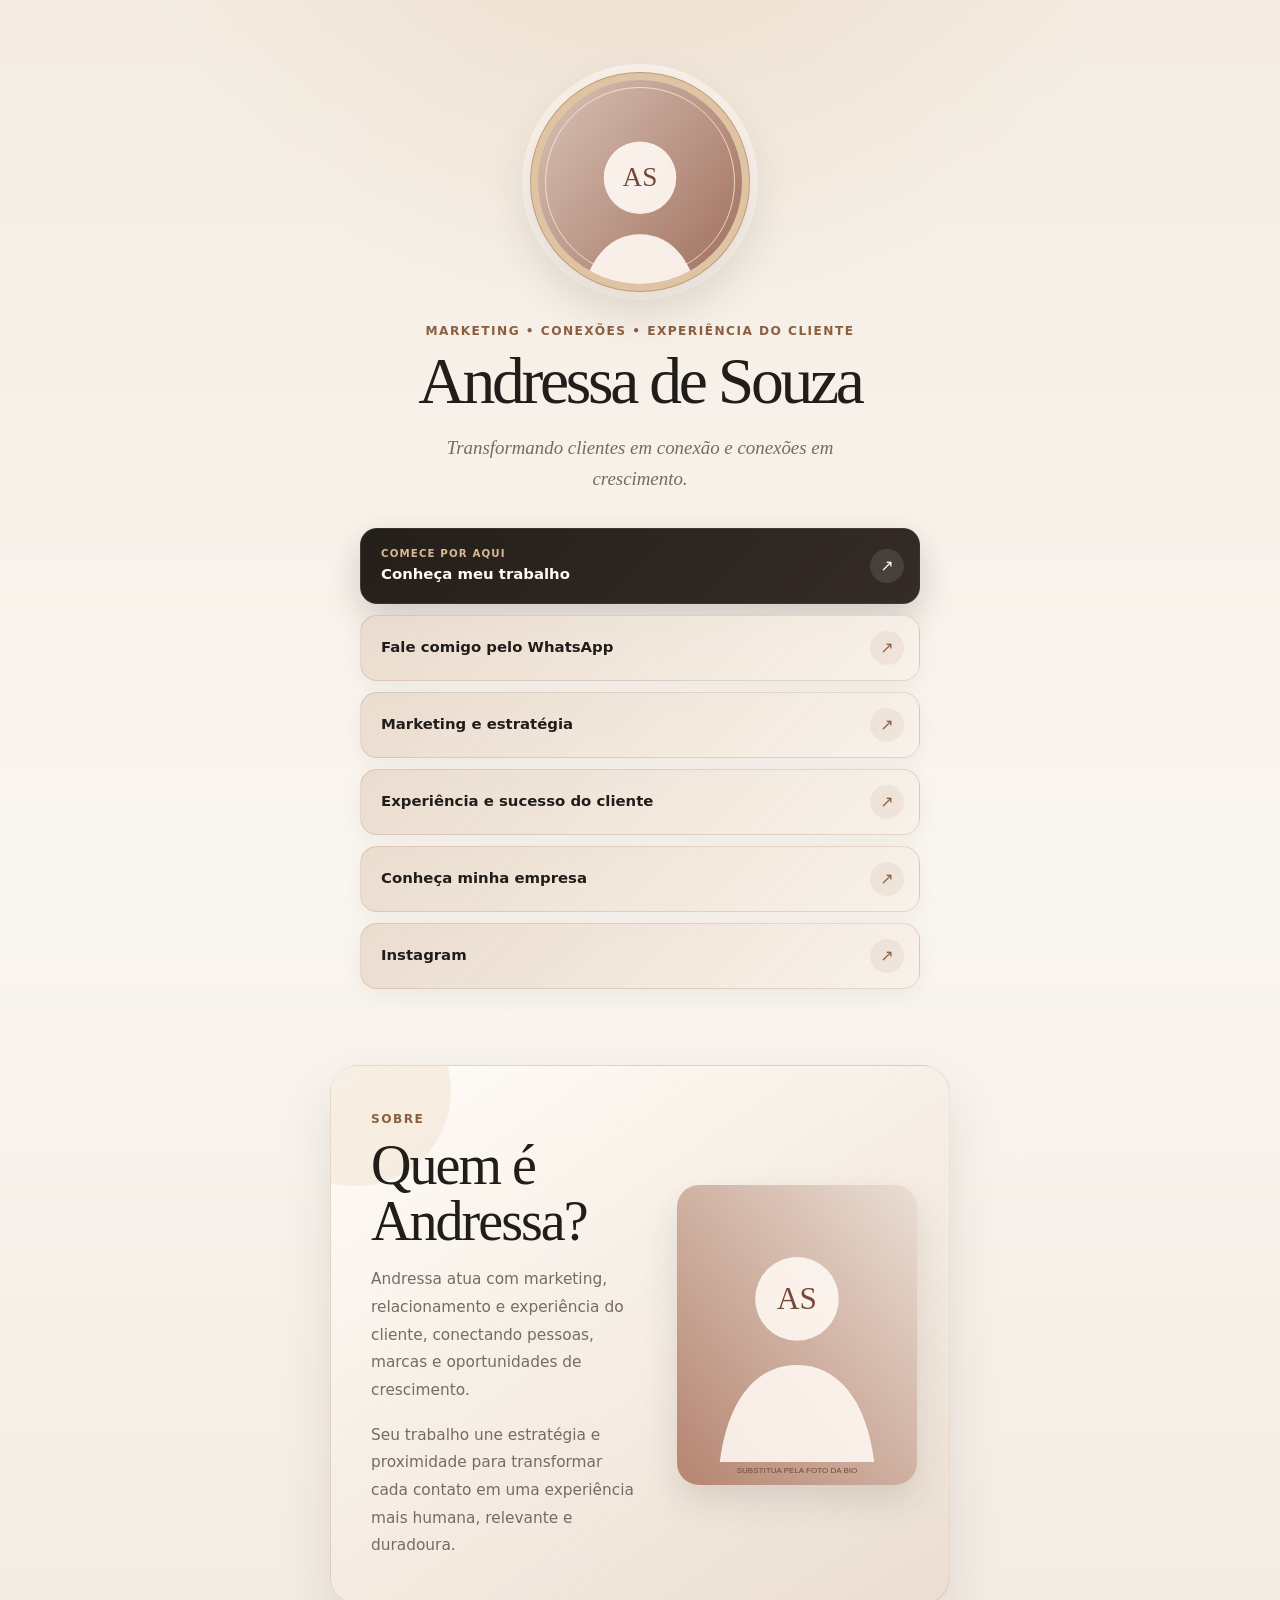
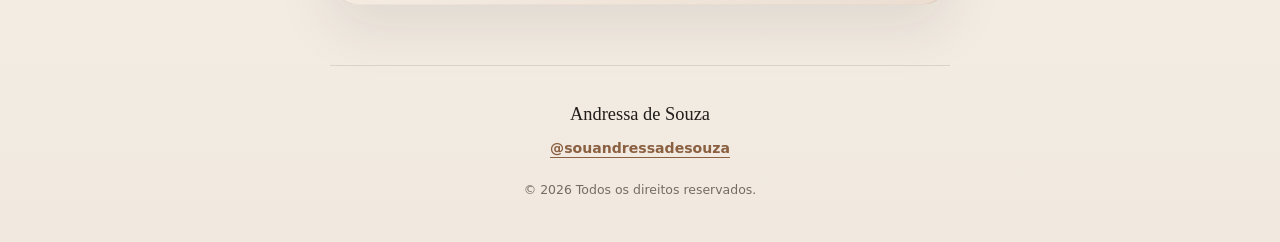
==== index.html @ ee57585a "Criada estrutura inicial da landing page" ====
<!DOCTYPE html>
<html lang="pt-BR">
<head>
  <meta charset="UTF-8">
  <meta name="viewport" content="width=device-width, initial-scale=1.0">

  <!-- TROCAR, CASO DESEJAR -->
  <title>Andressa de Souza | Links e Contato</title>
  <meta
    name="description"
    content="Conheça o trabalho de Andressa de Souza e encontre seus principais links, conteúdos e canais de contato."
  >

  <link rel="stylesheet" href="styles.css">
</head>

<body>
  <main class="page">
    <section class="profile" aria-labelledby="profile-title">
      <div class="profile__image-wrapper">
        <!--
          Para trocar a foto:
          1. Salve a imagem em assets/images/
          2. Use preferencialmente o formato .webp
          3. Troque o nome no atributo src abaixo
        -->
        <img
          class="profile__image"
          src="assets/images/andressa-principal.svg"
          alt="Foto de Andressa de Souza"
          width="360"
          height="460"
        >
      </div>

      <p class="eyebrow">Marketing • Conexões • Experiência do cliente</p>

      <h1 id="profile-title">Andressa de Souza</h1>

      <!-- TEXTO PROVISÓRIO: ajustar com a Andressa -->
      <p class="profile__description">
        Transformando clientes em conexão e conexões em crescimento.
      </p>

      <nav class="links" aria-label="Links principais de Andressa">
        <!--
          Para trocar um link:
          substitua somente o valor de href="#"
          pelo endereço verdadeiro, mantendo as aspas.
        -->

        <a class="link-card link-card--featured" href="#" aria-label="Conheça meu trabalho">
          <span>
            <small>Comece por aqui</small>
            Conheça meu trabalho
          </span>
          <span class="link-card__arrow" aria-hidden="true">↗</span>
        </a>

        <a class="link-card" href="#" aria-label="Fale comigo pelo WhatsApp">
          <span>Fale comigo pelo WhatsApp</span>
          <span class="link-card__arrow" aria-hidden="true">↗</span>
        </a>

        <a class="link-card" href="#" aria-label="Marketing e estratégia">
          <span>Marketing e estratégia</span>
          <span class="link-card__arrow" aria-hidden="true">↗</span>
        </a>

        <a class="link-card" href="#" aria-label="Experiência e sucesso do cliente">
          <span>Experiência e sucesso do cliente</span>
          <span class="link-card__arrow" aria-hidden="true">↗</span>
        </a>

        <a class="link-card" href="#" aria-label="Conheça minha empresa">
          <span>Conheça minha empresa</span>
          <span class="link-card__arrow" aria-hidden="true">↗</span>
        </a>

        <a
          class="link-card"
          href="https://www.instagram.com/souandressadesouza/"
          target="_blank"
          rel="noopener noreferrer"
          aria-label="Acesse o Instagram de Andressa"
        >
          <span>Instagram</span>
          <span class="link-card__arrow" aria-hidden="true">↗</span>
        </a>
      </nav>
    </section>

    <section class="about" aria-labelledby="about-title">
      <div class="about__content">
        <p class="eyebrow">Sobre</p>
        <h2 id="about-title">Quem é Andressa?</h2>

        <!-- BIO PROVISÓRIA: ajustar depois -->
        <p>
          Andressa atua com marketing, relacionamento e experiência do cliente,
          conectando pessoas, marcas e oportunidades de crescimento.
        </p>

        <p>
          Seu trabalho une estratégia e proximidade para transformar cada
          contato em uma experiência mais humana, relevante e duradoura.
        </p>
      </div>

      <div class="about__image-wrapper">
        <img
          class="about__image"
          src="assets/images/andressa-sobre.svg"
          alt="Andressa de Souza em ambiente profissional"
          width="420"
          height="520"
          loading="lazy"
        >
      </div>
    </section>
  </main>

  <footer class="footer">
    <p>Andressa de Souza</p>

    <a
      href="https://www.instagram.com/souandressadesouza/"
      target="_blank"
      rel="noopener noreferrer"
    >
      @souandressadesouza
    </a>

    <p class="footer__copyright">
      © <span id="current-year">2026</span> Todos os direitos reservados.
    </p>
  </footer>

  <script>
    document.getElementById("current-year").textContent = new Date().getFullYear();
  </script>
</body>
</html>
---- styles.css ----
:root {
  --background: #f5efe7;
  --surface: #fffaf4;
  --surface-dark: #211d1a;

  --text: #211d1a;
  --text-soft: #756b63;

  --accent: #c69b68;
  --accent-dark: #8a6041;

  --border: rgba(47, 41, 37, 0.12);

  --shadow:
    0 18px 50px rgba(47, 41, 37, 0.09);

  --radius-large: 28px;
  --radius-medium: 14px;

  --page-width: 620px;
}

* {
  box-sizing: border-box;
}

html {
  scroll-behavior: smooth;
}

body {
  margin: 0;
  min-width: 320px;
  background:
    radial-gradient(circle at 50% -10%,
      rgba(198, 155, 104, 0.19),
      transparent 32rem),
    linear-gradient(180deg,
      #f4ece2 0%,
      #faf6f0 48%,
      #f1e9df 100%);
  color: var(--text);
  font-family:
    Inter, ui-sans-serif, system-ui, -apple-system, BlinkMacSystemFont,
    "Segoe UI", sans-serif;
  line-height: 1.6;
}

img {
  display: block;
  max-width: 100%;
}

a {
  color: inherit;
}

.page {
  width: min(calc(100% - 32px), var(--page-width));
  margin: 0 auto;
  padding: 48px 0 24px;
}

.profile {
  text-align: center;
}

.profile__image-wrapper {
  position: relative;

  width: 220px;
  height: 220px;

  margin: 0 auto 30px;
  padding: 7px;

  border: 1px solid rgba(170, 125, 77, 0.55);
  border-radius: 50%;

  background: #dfc4a4;

  box-shadow:
    0 18px 45px rgba(47, 41, 37, 0.14),
    0 0 0 8px rgba(255, 250, 244, 0.7);
}

.profile__image-wrapper::after {
  content: "";

  position: absolute;
  inset: 14px;

  border: 1px solid rgba(255, 241, 215, 0.75);
  border-radius: 50%;

  pointer-events: none;
}

.profile__image {
  width: 100%;
  height: 100%;

  aspect-ratio: 1 / 1;

  border-radius: 50%;

  object-fit: cover;
  object-position: center top;
}

.eyebrow {
  margin: 0 0 8px;
  color: var(--accent-dark);
  font-size: 0.76rem;
  font-weight: 700;
  letter-spacing: 0.12em;
  text-transform: uppercase;
}

h1,
h2 {
  margin: 0;
  font-family: Georgia, "Times New Roman", serif;
  font-weight: 500;
  line-height: 1.08;
}

h1 {
  margin-top: 4px;

  font-size: clamp(2.65rem, 9vw, 4.1rem);

  letter-spacing: -0.05em;
  line-height: 0.98;
}

h2 {
  font-size: clamp(2rem, 7vw, 3.2rem);
  letter-spacing: -0.035em;
}

.profile__description {
  max-width: 480px;

  margin: 18px auto 34px;

  color: var(--text-soft);

  font-family: Georgia, "Times New Roman", serif;
  font-size: clamp(1rem, 3.5vw, 1.18rem);
  font-style: italic;

  line-height: 1.65;
}

.links {
  display: grid;
  gap: 11px;

  width: 100%;
  max-width: 560px;

  margin: 0 auto;
}

.link-card {
  position: relative;

  display: flex;
  align-items: center;
  justify-content: space-between;

  min-height: 66px;

  padding: 13px 15px 13px 20px;

  border: 1px solid rgba(138, 96, 65, 0.18);
  border-radius: 17px;

  background:
    linear-gradient(135deg,
      rgba(232, 217, 202, 0.88),
      rgba(248, 241, 233, 0.96));

  box-shadow:
    0 8px 24px rgba(47, 41, 37, 0.055);

  color: var(--text);

  font-size: 0.93rem;
  font-weight: 600;

  text-align: left;
  text-decoration: none;

  backdrop-filter: blur(8px);

  transition:
    transform 180ms ease,
    border-color 180ms ease,
    background-color 180ms ease,
    box-shadow 180ms ease;
}

.link-card small {
  display: block;

  margin-bottom: 2px;

  color: #d8b991;

  font-size: 0.64rem;
  font-weight: 700;

  letter-spacing: 0.11em;
  text-transform: uppercase;
}

.link-card--featured {
  min-height: 76px;

  border-color: rgba(255, 255, 255, 0.08);

  background:
    linear-gradient(135deg,
      #241f1b 0%,
      #352b25 100%);

  color: #fffaf4;

  box-shadow:
    0 14px 34px rgba(35, 28, 24, 0.19);
}

.link-card:hover {
  transform: translateY(-2px);

  border-color: rgba(154, 101, 82, 0.36);

  background:
    linear-gradient(135deg,
      rgba(220, 199, 181, 0.98),
      rgba(250, 244, 237, 1));

  box-shadow:
    0 14px 32px rgba(47, 41, 37, 0.1);
}

.link-card:hover .link-card__arrow {
  transform: rotate(8deg) scale(1.05);
  background: rgba(154, 101, 82, 0.16);
}

.link-card--featured:hover {
  background:
    linear-gradient(135deg,
      #302923 0%,
      #49382f 100%);
}

.link-card--featured:hover .link-card__arrow {
  background: rgba(255, 255, 255, 0.16);
}

.link-card:focus-visible {
  outline: 3px solid rgba(154, 101, 82, 0.42);
  outline-offset: 4px;
}

.link-card__arrow {
  display: grid;
  place-items: center;

  flex: 0 0 auto;

  width: 34px;
  height: 34px;

  margin-left: 16px;

  border-radius: 50%;

  background: rgba(154, 101, 82, 0.09);

  color: var(--accent-dark);

  font-size: 1rem;
  font-weight: 400;

  transition:
    transform 180ms ease,
    background-color 180ms ease;
}

.link-card--featured .link-card__arrow {
  background: rgba(255, 255, 255, 0.1);
  color: #fffaf4;
}

.about {
  position: relative;

  display: grid;
  gap: 24px;

  margin-top: 76px;
  padding: 22px;

  overflow: hidden;

  border: 1px solid rgba(138, 96, 65, 0.15);
  border-radius: 28px;

  background:
    linear-gradient(145deg,
      rgba(255, 252, 247, 0.96),
      rgba(232, 216, 201, 0.72));

  box-shadow:
    0 22px 55px rgba(47, 41, 37, 0.1);
}

.about::before {
  content: "";

  position: absolute;
  top: -70px;
  left: -70px;

  width: 190px;
  height: 190px;

  border-radius: 50%;

  background: rgba(198, 155, 104, 0.13);

  pointer-events: none;
}

.about__content {
  position: relative;
  z-index: 1;

  align-self: center;

  padding: 10px 6px 4px;

  text-align: left;
}

.about h2 {
  max-width: 330px;

  font-size: clamp(2.3rem, 7vw, 3.5rem);
  line-height: 1;
}

.about__content p:not(.eyebrow) {
  margin: 17px 0 0;

  color: var(--text-soft);

  font-size: 0.96rem;
  line-height: 1.8;
}

.about__image-wrapper {
  position: relative;

  width: 100%;
  min-width: 0;

  overflow: hidden;
  aspect-ratio: 4 / 5;

  border-radius: 22px;

  box-shadow:
    0 16px 35px rgba(47, 41, 37, 0.13);
}

.about__image {
  display: block;

  width: 100%;
  height: 100%;
  min-height: 0;

  object-fit: cover;
  object-position: center top;

  transition: transform 500ms ease;
}

.about:hover .about__image {
  transform: scale(1.025);
}

.footer {
  width: min(calc(100% - 32px), var(--page-width));
  margin: 36px auto 0;
  padding: 30px 0 38px;
  border-top: 1px solid var(--border);
  text-align: center;
  color: var(--text-soft);
  font-size: 0.88rem;
}

.footer p {
  margin: 4px 0;
}

.footer>p:first-child {
  color: var(--text);
  font-family: Georgia, "Times New Roman", serif;
  font-size: 1.15rem;
}

.footer a {
  display: inline-block;
  margin: 4px 0 16px;
  color: var(--accent-dark);
  font-weight: 700;
  text-underline-offset: 4px;
}

.footer__copyright {
  font-size: 0.78rem;
}

@media (min-width: 720px) {
  .page {
    padding-top: 72px;
  }

  .about {
    grid-template-columns:
      minmax(0, 1fr) minmax(0, 0.86fr);

    align-items: center;
    gap: 36px;
    padding: 32px;
  }

  .about__content {
    padding: 12px 0 12px 8px;
  }

  .about__image-wrapper {
    width: 100%;
    min-width: 0;
    min-height: 0;
  }
}

@media (prefers-reduced-motion: reduce) {
  html {
    scroll-behavior: auto;
  }

  *,
  *::before,
  *::after {
    transition-duration: 0.01ms !important;
  }
}
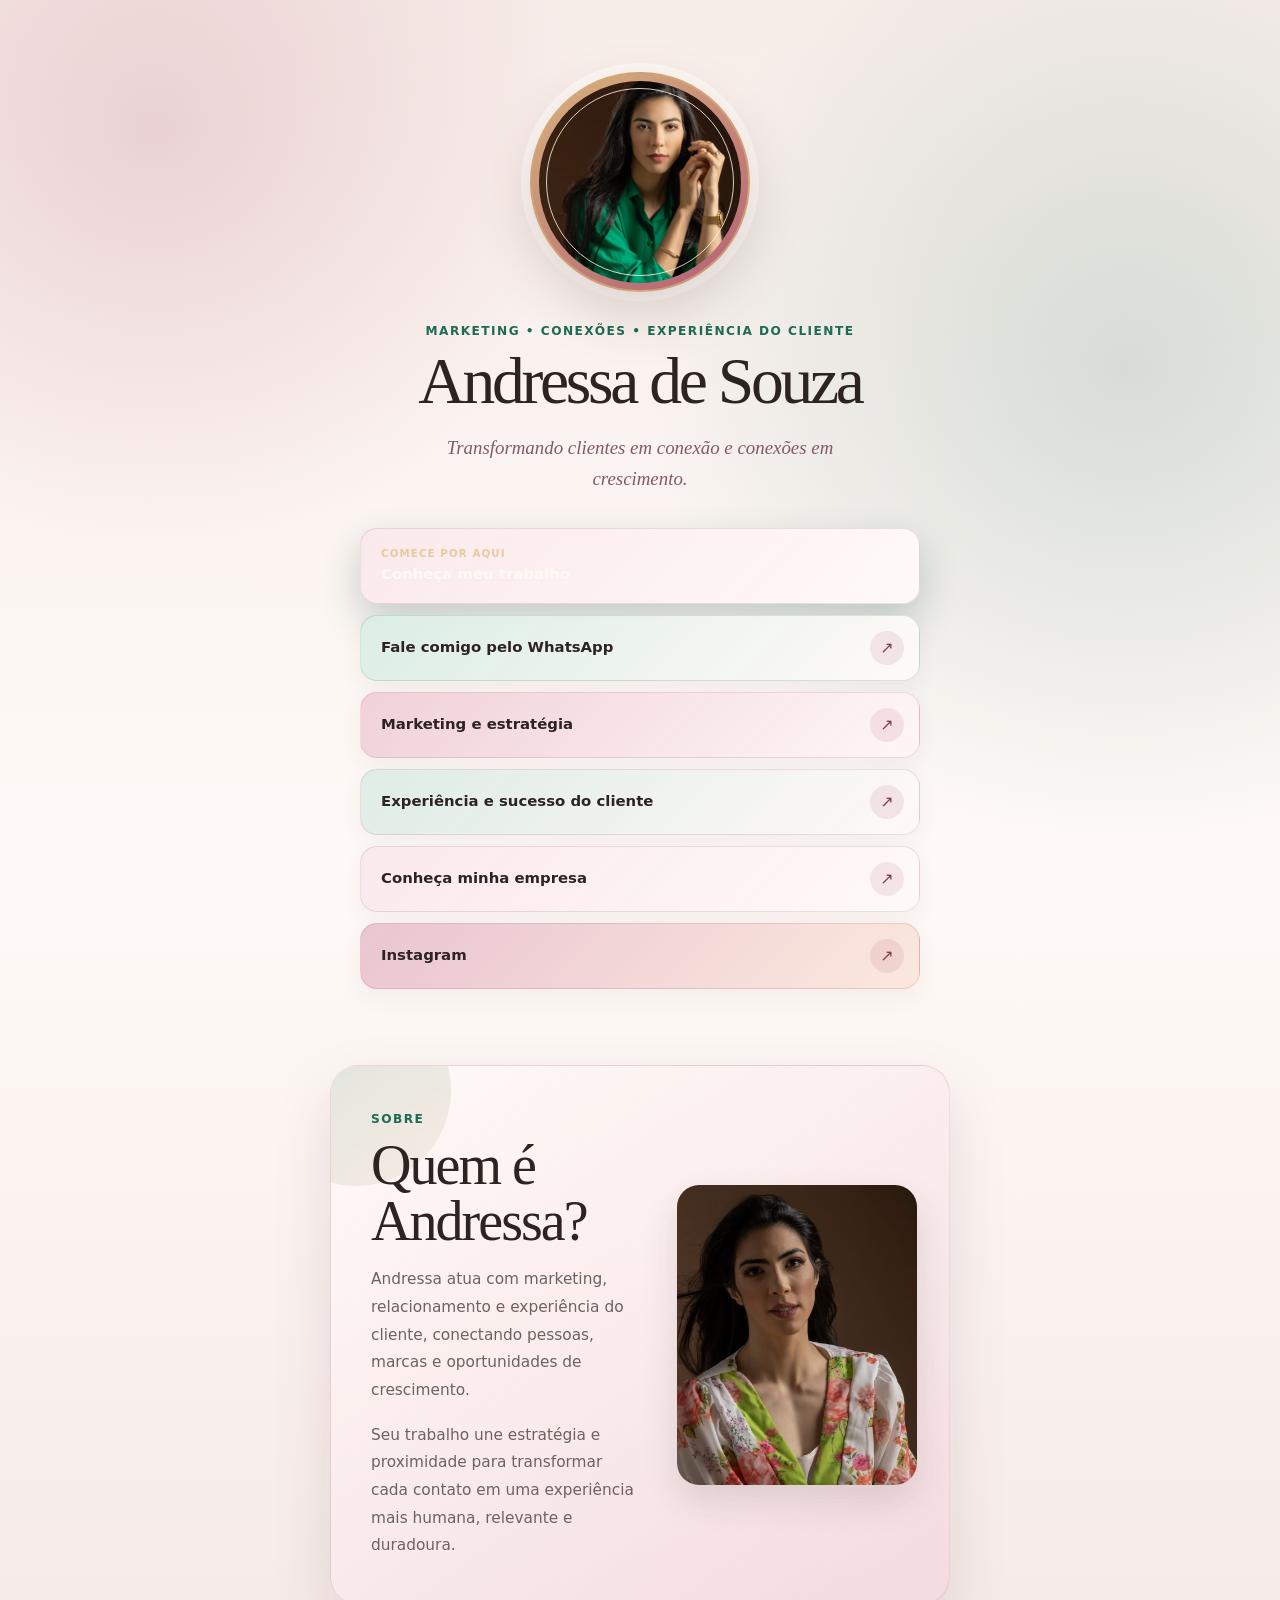
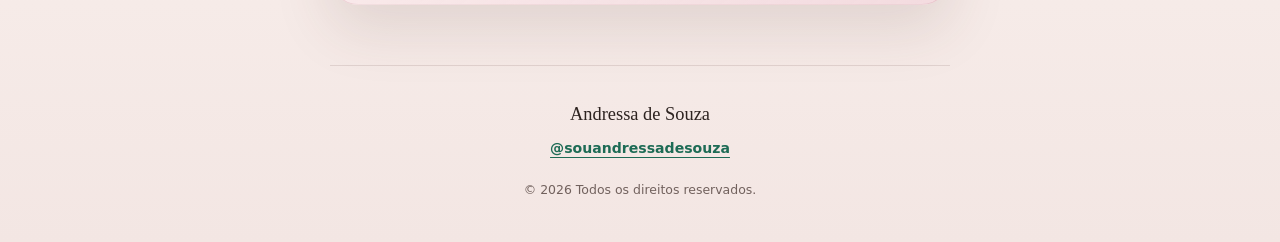
==== commit d3528c3c: "Finalizando o visual" ====
--- a/index.html
+++ b/index.html
@@ -26,7 +26,7 @@
         -->
         <img
           class="profile__image"
-          src="assets/images/andressa-principal.svg"
+          src="assets/images/andressa-topo.jpg"
           alt="Foto de Andressa de Souza"
           width="360"
           height="460"
@@ -110,7 +110,7 @@
       <div class="about__image-wrapper">
         <img
           class="about__image"
-          src="assets/images/andressa-sobre.svg"
+          src="assets/images/andressa-sobre.jpg"
           alt="Andressa de Souza em ambiente profissional"
           width="420"
           height="520"
--- a/styles.css
+++ b/styles.css
@@ -99,13 +99,10 @@
 .profile__image {
   width: 100%;
   height: 100%;
-
   aspect-ratio: 1 / 1;
-
   border-radius: 50%;
-
   object-fit: cover;
-  object-position: center top;
+  object-position: center 20%;
 }
 
 .eyebrow {
@@ -381,14 +378,11 @@
 
 .about__image {
   display: block;
-
   width: 100%;
   height: 100%;
   min-height: 0;
-
   object-fit: cover;
   object-position: center top;
-
   transition: transform 500ms ease;
 }
 
@@ -463,4 +457,217 @@
   *::after {
     transition-duration: 0.01ms !important;
   }
+}
+/* ========================================
+   PALETA FINAL — ANDRESSA DE SOUZA
+======================================== */
+
+:root {
+  --background: #f8f0ec;
+  --surface: #fffaf7;
+  --surface-dark: #173f34;
+
+  --text: #2d2320;
+  --text-soft: #71615d;
+
+  --accent: #b45f75;
+  --accent-dark: #813e52;
+
+  --green: #1d6b55;
+  --green-dark: #164b3e;
+
+  --gold: #d2aa75;
+
+  --border: rgba(91, 63, 56, 0.14);
+}
+
+/* Fundo com pontos suaves de cor */
+body {
+  background:
+    radial-gradient(
+      circle at 12% 7%,
+      rgba(180, 95, 117, 0.2),
+      transparent 27rem
+    ),
+    radial-gradient(
+      circle at 88% 20%,
+      rgba(29, 107, 85, 0.16),
+      transparent 30rem
+    ),
+    linear-gradient(
+      180deg,
+      #f7ede9 0%,
+      #fffaf7 48%,
+      #f3e6e3 100%
+    );
+}
+
+/* Moldura da foto principal */
+.profile__image-wrapper {
+  border: 2px solid rgba(210, 170, 117, 0.78);
+
+  background:
+    linear-gradient(
+      145deg,
+      #d8b27c,
+      #b45f75
+    );
+
+  box-shadow:
+    0 22px 55px rgba(69, 42, 37, 0.18),
+    0 0 0 9px rgba(255, 250, 247, 0.76);
+}
+
+.profile__image-wrapper::after {
+  border-color: rgba(255, 244, 224, 0.82);
+}
+
+/* Área de atuação */
+.eyebrow {
+  color: var(--green);
+}
+
+/* Nome */
+h1,
+h2 {
+  color: var(--text);
+}
+
+/* Frase principal */
+.profile__description {
+  color: #815968;
+}
+
+/* Primeiro card */
+.link-card--featured {
+  border-color: rgba(210, 170, 117, 0.35);
+
+  background:
+    linear-gradient(
+      135deg,
+      var(--green-dark) 0%,
+      var(--green) 100%
+    );
+
+  box-shadow:
+    0 16px 38px rgba(22, 75, 62, 0.24);
+}
+
+.link-card--featured small {
+  color: #e5c99f;
+}
+
+/* Cards comuns */
+.link-card {
+  border-color: rgba(129, 62, 82, 0.14);
+
+  background:
+    linear-gradient(
+      135deg,
+      rgba(250, 231, 235, 0.92),
+      rgba(255, 250, 247, 0.98)
+    );
+}
+
+/* WhatsApp com tom esverdeado */
+.links .link-card:nth-child(2) {
+  border-color: rgba(29, 107, 85, 0.16);
+
+  background:
+    linear-gradient(
+      135deg,
+      rgba(218, 237, 229, 0.96),
+      rgba(255, 250, 247, 0.98)
+    );
+}
+
+/* Marketing com rosa mais presente */
+.links .link-card:nth-child(3) {
+  background:
+    linear-gradient(
+      135deg,
+      rgba(239, 205, 214, 0.92),
+      rgba(255, 247, 245, 0.98)
+    );
+}
+
+/* Experiência do cliente */
+.links .link-card:nth-child(4) {
+  background:
+    linear-gradient(
+      135deg,
+      rgba(221, 235, 228, 0.94),
+      rgba(255, 249, 246, 0.98)
+    );
+}
+
+/* Instagram */
+.links .link-card:last-child {
+  border-color: rgba(180, 95, 117, 0.22);
+
+  background:
+    linear-gradient(
+      135deg,
+      rgba(232, 193, 205, 0.92),
+      rgba(251, 231, 220, 0.96)
+    );
+}
+
+/* Círculo das setas */
+.link-card__arrow {
+  background: rgba(180, 95, 117, 0.13);
+  color: var(--accent-dark);
+}
+
+/* Hover dos cards */
+.link-card:hover {
+  border-color: rgba(180, 95, 117, 0.38);
+
+  background:
+    linear-gradient(
+      135deg,
+      rgba(245, 216, 224, 1),
+      rgba(255, 250, 247, 1)
+    );
+
+  box-shadow:
+    0 16px 35px rgba(80, 51, 46, 0.13);
+}
+
+.link-card--featured:hover {
+  background:
+    linear-gradient(
+      135deg,
+      #133f34,
+      #278066
+    );
+}
+
+/* Seção sobre */
+.about {
+  border-color: rgba(180, 95, 117, 0.18);
+
+  background:
+    linear-gradient(
+      145deg,
+      rgba(255, 250, 247, 0.98),
+      rgba(242, 213, 220, 0.73)
+    );
+
+  box-shadow:
+    0 24px 58px rgba(85, 51, 46, 0.13);
+}
+
+.about::before {
+  background:
+    linear-gradient(
+      145deg,
+      rgba(29, 107, 85, 0.18),
+      rgba(210, 170, 117, 0.13)
+    );
+}
+
+/* Rodapé */
+.footer a {
+  color: var(--green);
 }
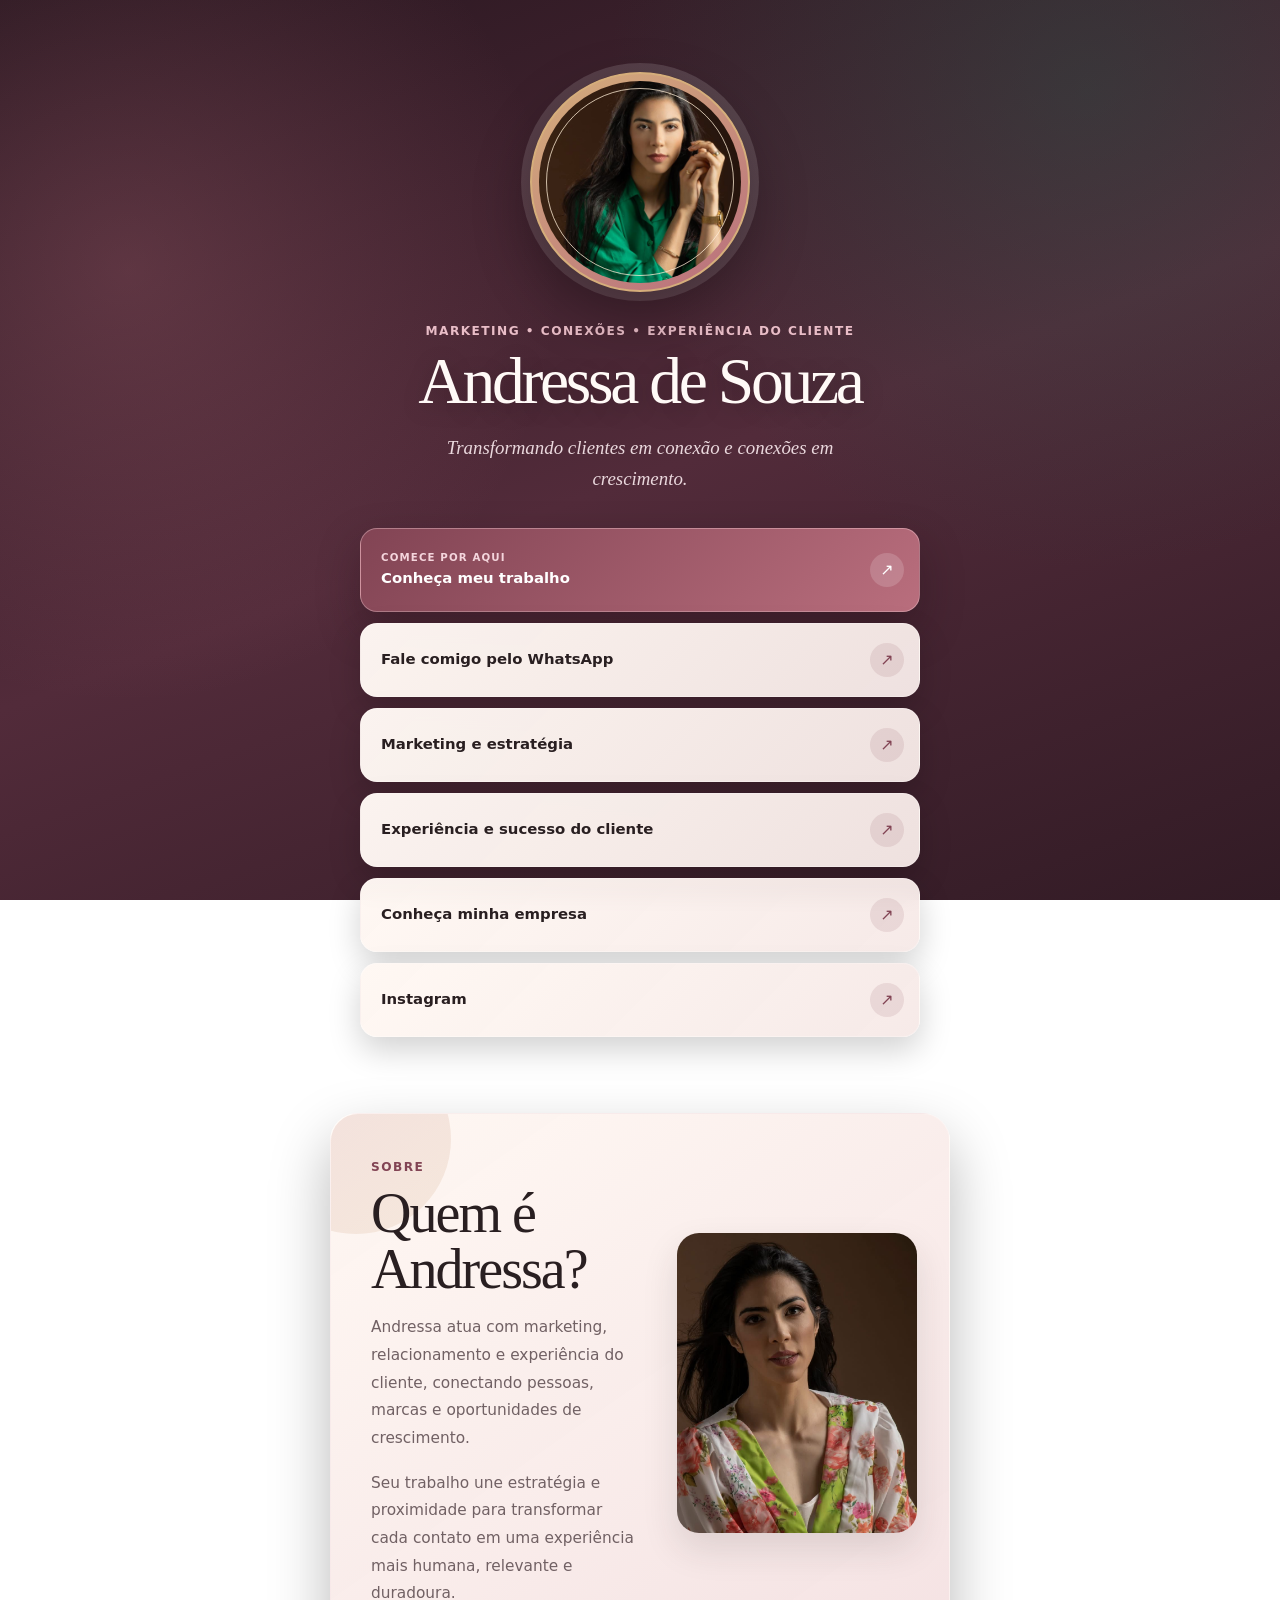
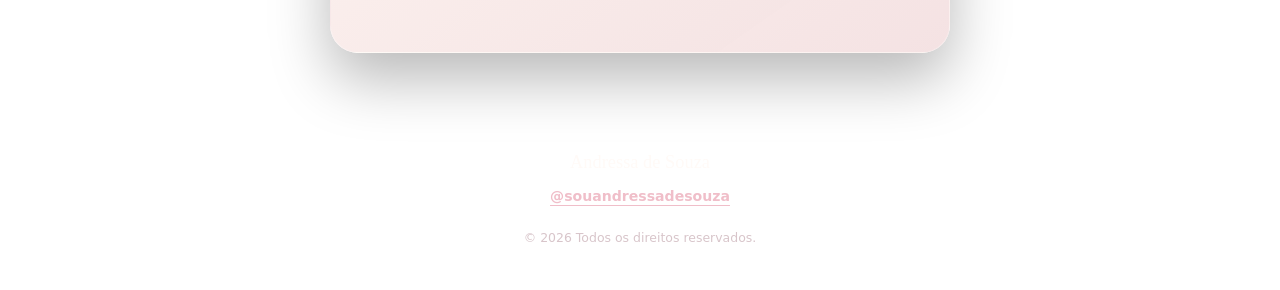
==== commit 4b62b9ad: "Força atualização do CSS no GitHub Pages" ====
--- a/index.html
+++ b/index.html
@@ -11,7 +11,7 @@
     content="Conheça o trabalho de Andressa de Souza e encontre seus principais links, conteúdos e canais de contato."
   >
 
-  <link rel="stylesheet" href="styles.css">
+  <link rel="stylesheet" href="styles.css?v=2">
 </head>
 
 <body>
--- a/styles.css
+++ b/styles.css
@@ -459,215 +459,252 @@
   }
 }
 /* ========================================
-   PALETA FINAL — ANDRESSA DE SOUZA
+   IDENTIDADE VISUAL FINAL — ANDRESSA
 ======================================== */
 
 :root {
-  --background: #f8f0ec;
-  --surface: #fffaf7;
-  --surface-dark: #173f34;
-
-  --text: #2d2320;
-  --text-soft: #71615d;
-
-  --accent: #b45f75;
-  --accent-dark: #813e52;
-
-  --green: #1d6b55;
-  --green-dark: #164b3e;
-
-  --gold: #d2aa75;
-
-  --border: rgba(91, 63, 56, 0.14);
-}
-
-/* Fundo com pontos suaves de cor */
+  --background-dark: #291720;
+  --background-medium: #522b3a;
+
+  --surface: #fff8f3;
+  --surface-soft: #f6e9e7;
+
+  --text: #291f21;
+  --text-soft: #716164;
+
+  --rose: #b96e7d;
+  --rose-dark: #824454;
+
+  --gold: #d5ae7b;
+  --green: #245c4c;
+
+  --border: rgba(130, 68, 84, 0.2);
+}
+
+/* FUNDO PRINCIPAL */
+
 body {
   background:
     radial-gradient(
-      circle at 12% 7%,
-      rgba(180, 95, 117, 0.2),
+      circle at 85% 10%,
+      rgba(36, 92, 76, 0.32),
+      transparent 30rem
+    ),
+    radial-gradient(
+      circle at 10% 30%,
+      rgba(185, 110, 125, 0.28),
       transparent 27rem
     ),
-    radial-gradient(
-      circle at 88% 20%,
-      rgba(29, 107, 85, 0.16),
-      transparent 30rem
-    ),
-    linear-gradient(
-      180deg,
-      #f7ede9 0%,
-      #fffaf7 48%,
-      #f3e6e3 100%
-    );
-}
-
-/* Moldura da foto principal */
+    linear-gradient(
+      160deg,
+      var(--background-dark) 0%,
+      var(--background-medium) 52%,
+      #321b25 100%
+    );
+
+  background-attachment: fixed;
+}
+
+/* FOTO PRINCIPAL */
+
 .profile__image-wrapper {
-  border: 2px solid rgba(210, 170, 117, 0.78);
+  border: 2px solid var(--gold);
 
   background:
     linear-gradient(
       145deg,
-      #d8b27c,
-      #b45f75
-    );
-
-  box-shadow:
-    0 22px 55px rgba(69, 42, 37, 0.18),
-    0 0 0 9px rgba(255, 250, 247, 0.76);
+      var(--gold),
+      var(--rose)
+    );
+
+  box-shadow:
+    0 24px 58px rgba(0, 0, 0, 0.32),
+    0 0 0 9px rgba(255, 248, 243, 0.14);
 }
 
 .profile__image-wrapper::after {
-  border-color: rgba(255, 244, 224, 0.82);
-}
-
-/* Área de atuação */
-.eyebrow {
-  color: var(--green);
-}
-
-/* Nome */
-h1,
-h2 {
+  border-color: rgba(255, 238, 215, 0.76);
+}
+
+/* APRESENTAÇÃO */
+
+.profile .eyebrow {
+  color: #e9bdc7;
+}
+
+.profile h1 {
+  color: #fffaf7;
+
+  text-shadow:
+    0 5px 24px rgba(0, 0, 0, 0.22);
+}
+
+.profile__description {
+  color: #ead8dd;
+}
+
+/* ÁREA DOS LINKS */
+
+.links {
+  margin-top: 8px;
+}
+
+/* TODOS OS BOTÕES COM A MESMA BASE */
+
+.link-card {
+  min-height: 74px;
+
+  border: 1px solid rgba(255, 255, 255, 0.25);
+
+  background:
+    linear-gradient(
+      135deg,
+      rgba(255, 248, 243, 0.98),
+      rgba(246, 233, 231, 0.96)
+    );
+
   color: var(--text);
-}
-
-/* Frase principal */
-.profile__description {
-  color: #815968;
-}
-
-/* Primeiro card */
+
+  box-shadow:
+    0 13px 32px rgba(0, 0, 0, 0.18);
+
+  backdrop-filter: blur(10px);
+}
+
+/* Remove as cores diferentes dos botões */
+
+.links .link-card:nth-child(2),
+.links .link-card:nth-child(3),
+.links .link-card:nth-child(4),
+.links .link-card:nth-child(5),
+.links .link-card:last-child {
+  border-color: rgba(255, 255, 255, 0.25);
+
+  background:
+    linear-gradient(
+      135deg,
+      rgba(255, 248, 243, 0.98),
+      rgba(246, 233, 231, 0.96)
+    );
+
+  color: var(--text);
+}
+
+/* BOTÃO PRINCIPAL */
+
 .link-card--featured {
-  border-color: rgba(210, 170, 117, 0.35);
+  min-height: 84px;
+
+  border-color: rgba(255, 222, 227, 0.34);
 
   background:
     linear-gradient(
       135deg,
-      var(--green-dark) 0%,
-      var(--green) 100%
-    );
-
-  box-shadow:
-    0 16px 38px rgba(22, 75, 62, 0.24);
+      var(--rose-dark) 0%,
+      var(--rose) 100%
+    );
+
+  color: #ffffff;
+
+  box-shadow:
+    0 18px 40px rgba(36, 14, 23, 0.36);
 }
 
 .link-card--featured small {
-  color: #e5c99f;
-}
-
-/* Cards comuns */
-.link-card {
-  border-color: rgba(129, 62, 82, 0.14);
+  color: #f4d5dc;
+}
+
+.link-card--featured span {
+  color: inherit;
+}
+
+/* SETAS */
+
+.link-card__arrow {
+  background: rgba(130, 68, 84, 0.12);
+  color: var(--rose-dark);
+}
+
+.link-card--featured .link-card__arrow {
+  background: rgba(255, 255, 255, 0.16);
+  color: #ffffff;
+}
+
+/* EFEITOS */
+
+.link-card:hover {
+  transform: translateY(-3px);
+
+  border-color: rgba(213, 174, 123, 0.65);
 
   background:
     linear-gradient(
       135deg,
-      rgba(250, 231, 235, 0.92),
-      rgba(255, 250, 247, 0.98)
-    );
-}
-
-/* WhatsApp com tom esverdeado */
-.links .link-card:nth-child(2) {
-  border-color: rgba(29, 107, 85, 0.16);
-
+      #ffffff,
+      #f6e4e4
+    );
+
+  box-shadow:
+    0 18px 38px rgba(0, 0, 0, 0.25);
+}
+
+.link-card--featured:hover {
   background:
     linear-gradient(
       135deg,
-      rgba(218, 237, 229, 0.96),
-      rgba(255, 250, 247, 0.98)
-    );
-}
-
-/* Marketing com rosa mais presente */
-.links .link-card:nth-child(3) {
-  background:
-    linear-gradient(
-      135deg,
-      rgba(239, 205, 214, 0.92),
-      rgba(255, 247, 245, 0.98)
-    );
-}
-
-/* Experiência do cliente */
-.links .link-card:nth-child(4) {
-  background:
-    linear-gradient(
-      135deg,
-      rgba(221, 235, 228, 0.94),
-      rgba(255, 249, 246, 0.98)
-    );
-}
-
-/* Instagram */
-.links .link-card:last-child {
-  border-color: rgba(180, 95, 117, 0.22);
-
-  background:
-    linear-gradient(
-      135deg,
-      rgba(232, 193, 205, 0.92),
-      rgba(251, 231, 220, 0.96)
-    );
-}
-
-/* Círculo das setas */
-.link-card__arrow {
-  background: rgba(180, 95, 117, 0.13);
-  color: var(--accent-dark);
-}
-
-/* Hover dos cards */
-.link-card:hover {
-  border-color: rgba(180, 95, 117, 0.38);
-
-  background:
-    linear-gradient(
-      135deg,
-      rgba(245, 216, 224, 1),
-      rgba(255, 250, 247, 1)
-    );
-
-  box-shadow:
-    0 16px 35px rgba(80, 51, 46, 0.13);
-}
-
-.link-card--featured:hover {
-  background:
-    linear-gradient(
-      135deg,
-      #133f34,
-      #278066
-    );
-}
-
-/* Seção sobre */
+      #743848,
+      #c57b89
+    );
+}
+
+/* SEÇÃO SOBRE */
+
 .about {
-  border-color: rgba(180, 95, 117, 0.18);
+  border: 1px solid rgba(255, 255, 255, 0.2);
 
   background:
     linear-gradient(
       145deg,
-      rgba(255, 250, 247, 0.98),
-      rgba(242, 213, 220, 0.73)
-    );
-
-  box-shadow:
-    0 24px 58px rgba(85, 51, 46, 0.13);
+      rgba(255, 248, 243, 0.98),
+      rgba(244, 225, 226, 0.97)
+    );
+
+  box-shadow:
+    0 26px 60px rgba(0, 0, 0, 0.28);
 }
 
 .about::before {
   background:
     linear-gradient(
       145deg,
-      rgba(29, 107, 85, 0.18),
-      rgba(210, 170, 117, 0.13)
-    );
-}
-
-/* Rodapé */
+      rgba(185, 110, 125, 0.2),
+      rgba(213, 174, 123, 0.17)
+    );
+}
+
+.about .eyebrow {
+  color: var(--rose-dark);
+}
+
+.about h2 {
+  color: var(--text);
+}
+
+.about__content p:not(.eyebrow) {
+  color: var(--text-soft);
+}
+
+/* RODAPÉ */
+
+.footer {
+  border-top-color: rgba(255, 255, 255, 0.2);
+  color: #d8c5ca;
+}
+
+.footer > p:first-child {
+  color: #fffaf7;
+}
+
 .footer a {
-  color: var(--green);
+  color: #f0bec9;
 }
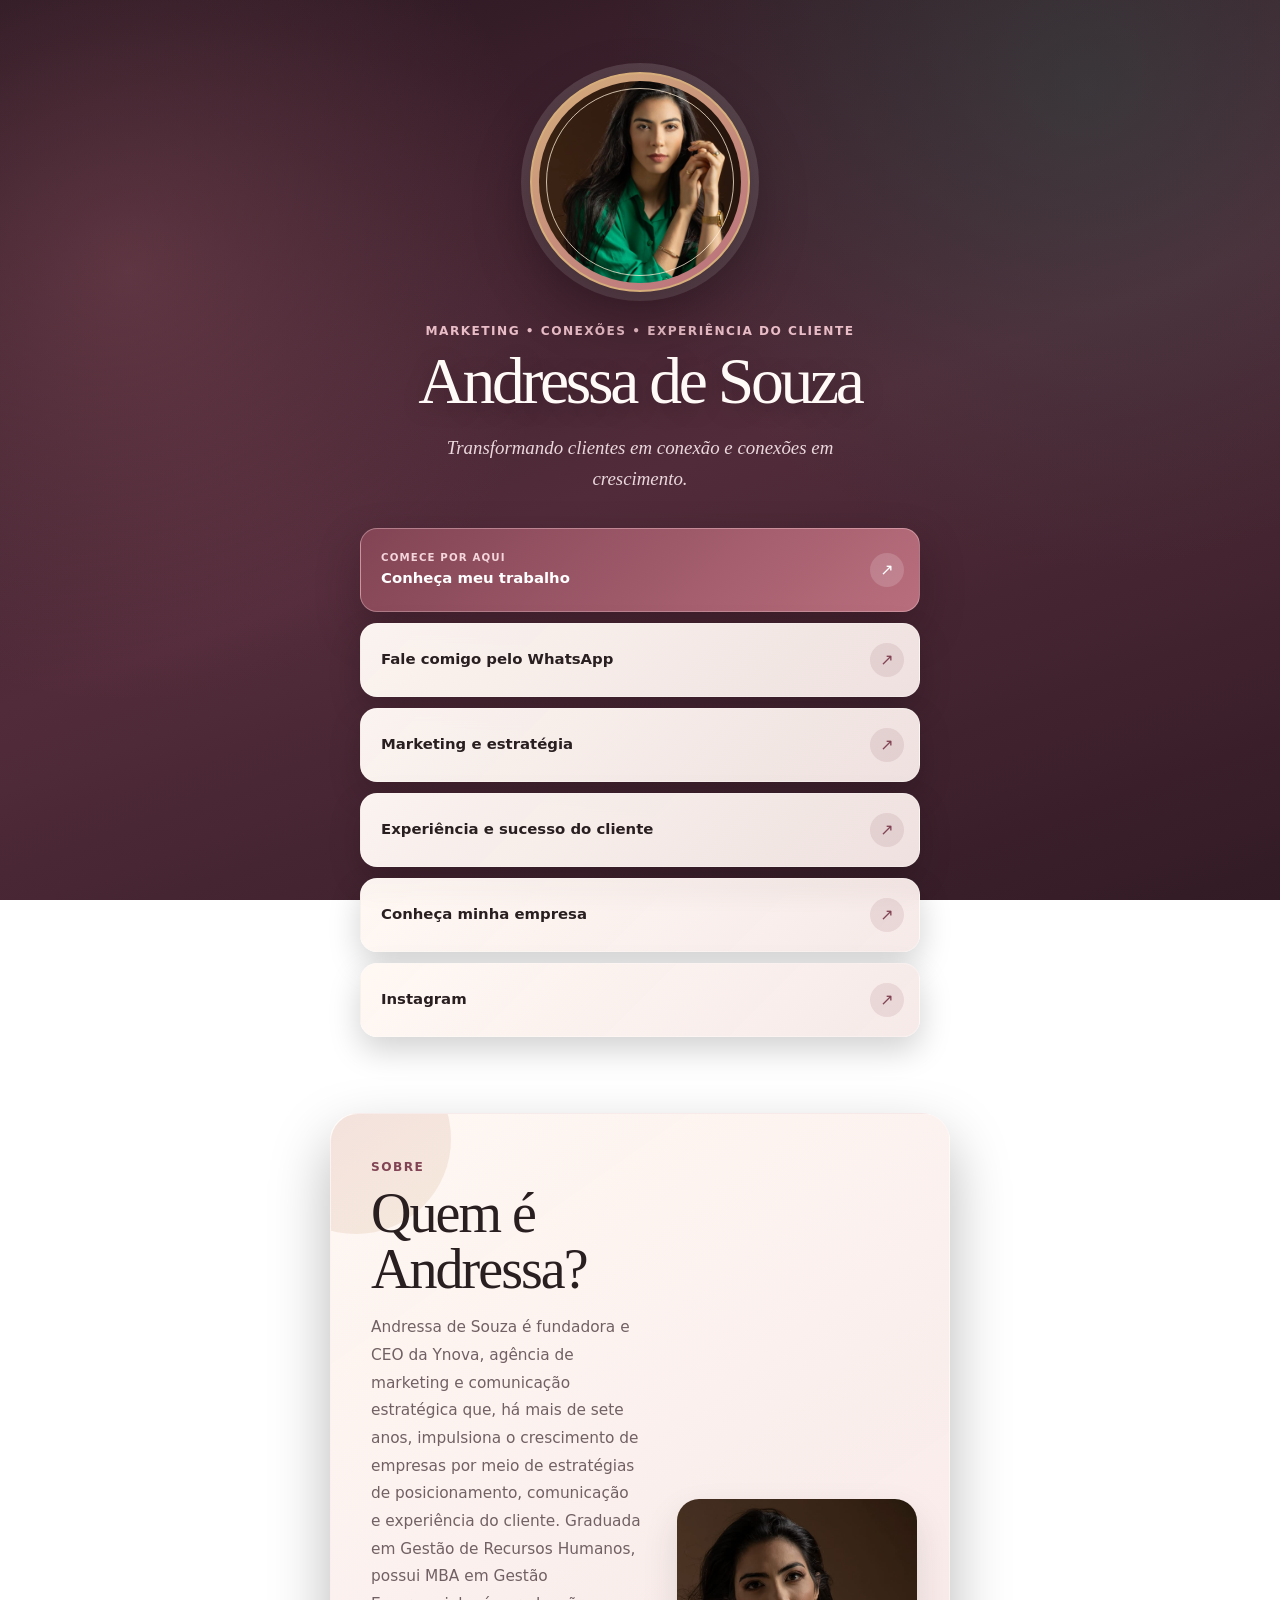
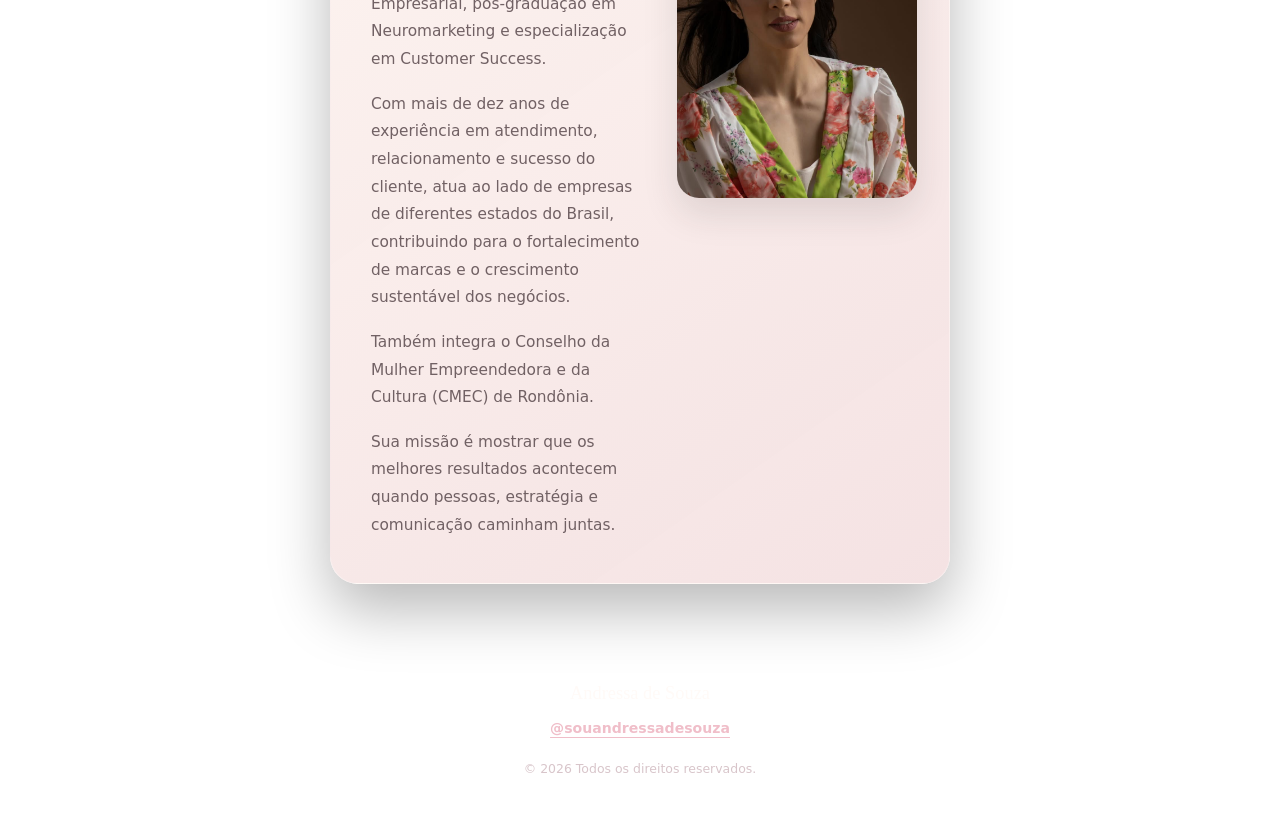
==== commit af7bda0d: "texto novo" ====
--- a/index.html
+++ b/index.html
@@ -1,15 +1,14 @@
 <!DOCTYPE html>
 <html lang="pt-BR">
+
 <head>
   <meta charset="UTF-8">
   <meta name="viewport" content="width=device-width, initial-scale=1.0">
 
   <!-- TROCAR, CASO DESEJAR -->
   <title>Andressa de Souza | Links e Contato</title>
-  <meta
-    name="description"
-    content="Conheça o trabalho de Andressa de Souza e encontre seus principais links, conteúdos e canais de contato."
-  >
+  <meta name="description"
+    content="Conheça o trabalho de Andressa de Souza e encontre seus principais links, conteúdos e canais de contato.">
 
   <link rel="stylesheet" href="styles.css?v=2">
 </head>
@@ -24,13 +23,8 @@
           2. Use preferencialmente o formato .webp
           3. Troque o nome no atributo src abaixo
         -->
-        <img
-          class="profile__image"
-          src="assets/images/andressa-topo.jpg"
-          alt="Foto de Andressa de Souza"
-          width="360"
-          height="460"
-        >
+        <img class="profile__image" src="assets/images/andressa-topo.jpg" alt="Foto de Andressa de Souza" width="360"
+          height="460">
       </div>
 
       <p class="eyebrow">Marketing • Conexões • Experiência do cliente</p>
@@ -77,13 +71,8 @@
           <span class="link-card__arrow" aria-hidden="true">↗</span>
         </a>
 
-        <a
-          class="link-card"
-          href="https://www.instagram.com/souandressadesouza/"
-          target="_blank"
-          rel="noopener noreferrer"
-          aria-label="Acesse o Instagram de Andressa"
-        >
+        <a class="link-card" href="https://www.instagram.com/souandressadesouza/" target="_blank"
+          rel="noopener noreferrer" aria-label="Acesse o Instagram de Andressa">
           <span>Instagram</span>
           <span class="link-card__arrow" aria-hidden="true">↗</span>
         </a>
@@ -97,25 +86,26 @@
 
         <!-- BIO PROVISÓRIA: ajustar depois -->
         <p>
-          Andressa atua com marketing, relacionamento e experiência do cliente,
-          conectando pessoas, marcas e oportunidades de crescimento.
+          Andressa de Souza é fundadora e CEO da Ynova, agência de marketing e comunicação estratégica que, há mais de
+          sete anos, impulsiona o crescimento de empresas por meio de estratégias de posicionamento, comunicação e
+          experiência do cliente. Graduada em Gestão de Recursos Humanos, possui MBA em Gestão Empresarial,
+          pós-graduação em Neuromarketing e especialização em Customer Success.
         </p>
-
         <p>
-          Seu trabalho une estratégia e proximidade para transformar cada
-          contato em uma experiência mais humana, relevante e duradoura.
+          Com mais de dez anos de experiência em atendimento, relacionamento e sucesso do cliente, atua ao lado de
+          empresas de diferentes estados do Brasil, contribuindo para o fortalecimento de marcas e o crescimento
+          sustentável dos negócios.
         </p>
+        <p>
+          Também integra o Conselho da Mulher Empreendedora e da Cultura (CMEC) de Rondônia.
+        </p>
+        <p>Sua missão é mostrar que os melhores resultados acontecem quando pessoas, estratégia e comunicação caminham
+          juntas.</p>
       </div>
 
       <div class="about__image-wrapper">
-        <img
-          class="about__image"
-          src="assets/images/andressa-sobre.jpg"
-          alt="Andressa de Souza em ambiente profissional"
-          width="420"
-          height="520"
-          loading="lazy"
-        >
+        <img class="about__image" src="assets/images/andressa-sobre.jpg"
+          alt="Andressa de Souza em ambiente profissional" width="420" height="520" loading="lazy">
       </div>
     </section>
   </main>
@@ -123,11 +113,7 @@
   <footer class="footer">
     <p>Andressa de Souza</p>
 
-    <a
-      href="https://www.instagram.com/souandressadesouza/"
-      target="_blank"
-      rel="noopener noreferrer"
-    >
+    <a href="https://www.instagram.com/souandressadesouza/" target="_blank" rel="noopener noreferrer">
       @souandressadesouza
     </a>
 
@@ -140,4 +126,5 @@
     document.getElementById("current-year").textContent = new Date().getFullYear();
   </script>
 </body>
-</html>
+
+</html>
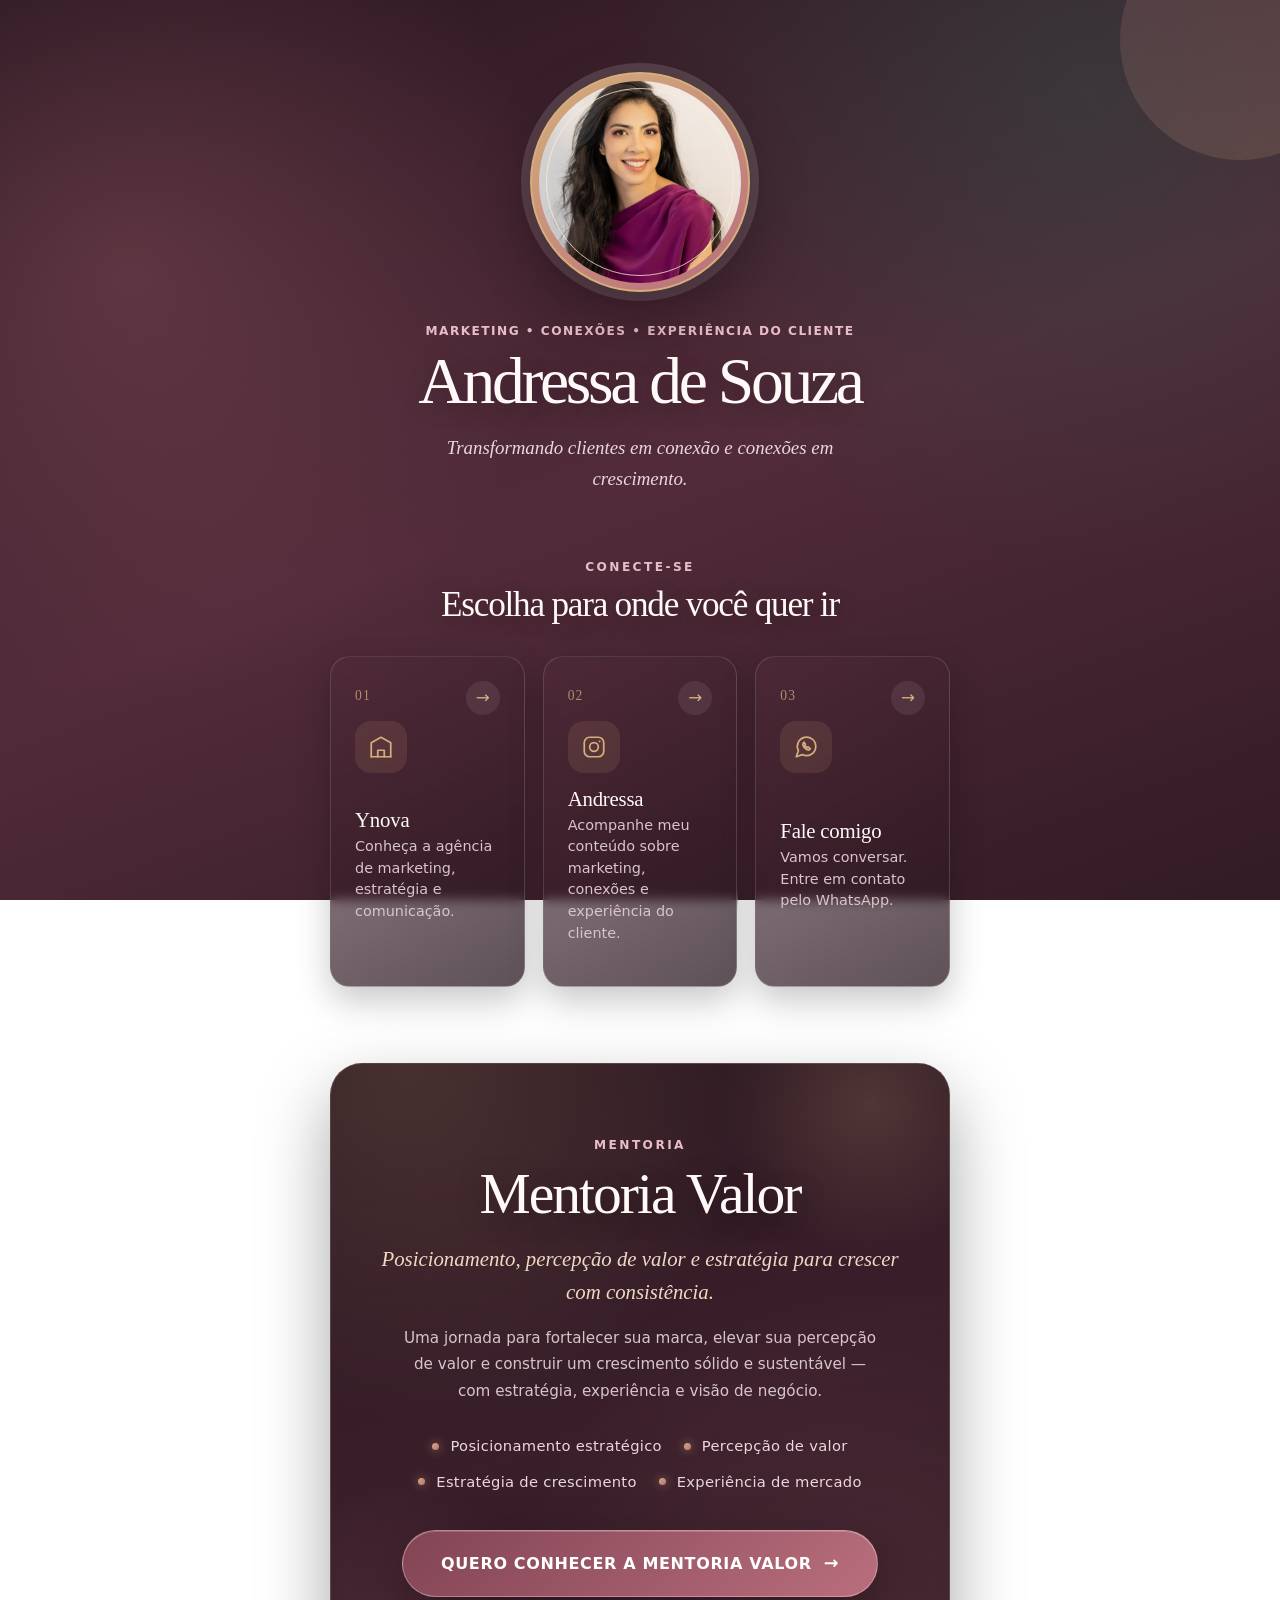
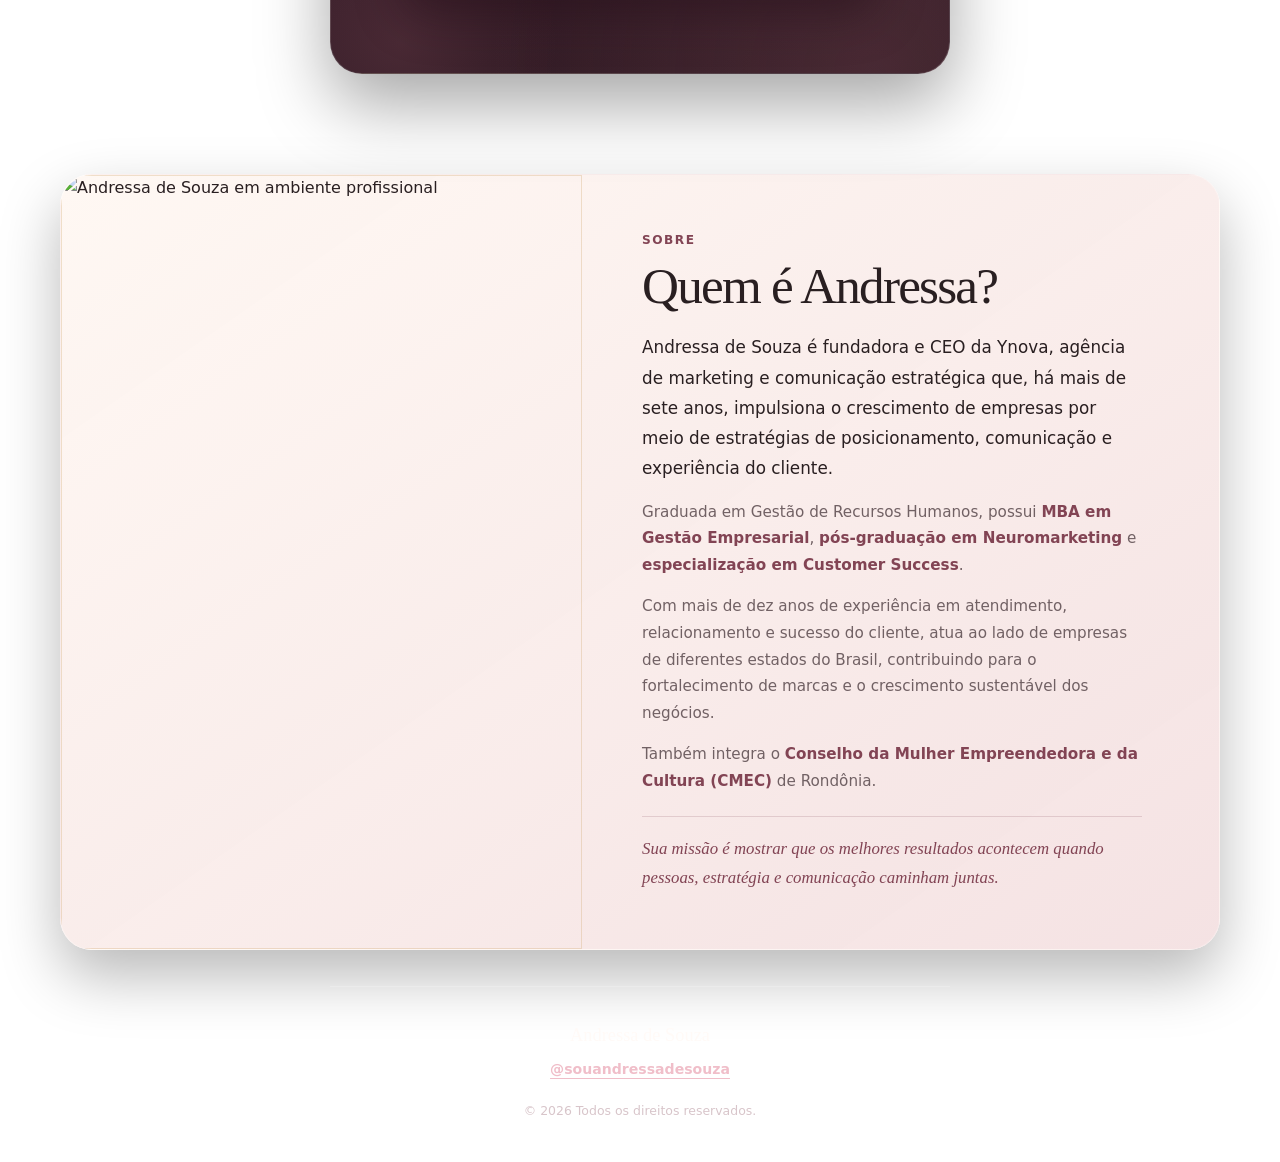
==== commit 878f8b5a: "mudanças" ====
--- a/index.html
+++ b/index.html
@@ -10,7 +10,7 @@
   <meta name="description"
     content="Conheça o trabalho de Andressa de Souza e encontre seus principais links, conteúdos e canais de contato.">
 
-  <link rel="stylesheet" href="styles.css?v=2">
+  <link rel="stylesheet" href="styles.css?v=4">
 </head>
 
 <body>
@@ -23,7 +23,7 @@
           2. Use preferencialmente o formato .webp
           3. Troque o nome no atributo src abaixo
         -->
-        <img class="profile__image" src="assets/images/andressa-topo.jpg" alt="Foto de Andressa de Souza" width="360"
+        <img class="profile__image" src="assets/images/andressa1.PNG" alt="Foto de Andressa de Souza" width="360"
           height="460">
       </div>
 
@@ -35,80 +35,137 @@
       <p class="profile__description">
         Transformando clientes em conexão e conexões em crescimento.
       </p>
-
-      <nav class="links" aria-label="Links principais de Andressa">
-        <!--
-          Para trocar um link:
-          substitua somente o valor de href="#"
-          pelo endereço verdadeiro, mantendo as aspas.
-        -->
-
-        <a class="link-card link-card--featured" href="#" aria-label="Conheça meu trabalho">
-          <span>
-            <small>Comece por aqui</small>
-            Conheça meu trabalho
-          </span>
-          <span class="link-card__arrow" aria-hidden="true">↗</span>
-        </a>
-
-        <a class="link-card" href="#" aria-label="Fale comigo pelo WhatsApp">
-          <span>Fale comigo pelo WhatsApp</span>
-          <span class="link-card__arrow" aria-hidden="true">↗</span>
-        </a>
-
-        <a class="link-card" href="#" aria-label="Marketing e estratégia">
-          <span>Marketing e estratégia</span>
-          <span class="link-card__arrow" aria-hidden="true">↗</span>
-        </a>
-
-        <a class="link-card" href="#" aria-label="Experiência e sucesso do cliente">
-          <span>Experiência e sucesso do cliente</span>
-          <span class="link-card__arrow" aria-hidden="true">↗</span>
-        </a>
-
-        <a class="link-card" href="#" aria-label="Conheça minha empresa">
-          <span>Conheça minha empresa</span>
-          <span class="link-card__arrow" aria-hidden="true">↗</span>
-        </a>
-
-        <a class="link-card" href="https://www.instagram.com/souandressadesouza/" target="_blank"
-          rel="noopener noreferrer" aria-label="Acesse o Instagram de Andressa">
-          <span>Instagram</span>
-          <span class="link-card__arrow" aria-hidden="true">↗</span>
-        </a>
-      </nav>
     </section>
 
-    <section class="about" aria-labelledby="about-title">
-      <div class="about__content">
-        <p class="eyebrow">Sobre</p>
-        <h2 id="about-title">Quem é Andressa?</h2>
-
-        <!-- BIO PROVISÓRIA: ajustar depois -->
-        <p>
-          Andressa de Souza é fundadora e CEO da Ynova, agência de marketing e comunicação estratégica que, há mais de
-          sete anos, impulsiona o crescimento de empresas por meio de estratégias de posicionamento, comunicação e
-          experiência do cliente. Graduada em Gestão de Recursos Humanos, possui MBA em Gestão Empresarial,
-          pós-graduação em Neuromarketing e especialização em Customer Success.
+    <section class="acessos" aria-labelledby="acessos-title">
+      <p class="eyebrow acessos__eyebrow">Conecte-se</p>
+      <h2 id="acessos-title" class="acessos__title">Escolha para onde você quer ir</h2>
+
+      <div class="acessos__grid">
+        <a class="acesso" href="#" aria-label="Conheça a Ynova, agência da Andressa">
+          <span class="acesso__num" aria-hidden="true">01</span>
+          <span class="acesso__icon" aria-hidden="true">
+            <svg viewBox="0 0 24 24" width="26" height="26" fill="none" stroke="currentColor" stroke-width="1.6"
+              stroke-linecap="round" stroke-linejoin="round">
+              <path d="M3 21V8l9-5 9 5v13" />
+              <path d="M9 21v-6h6v6" />
+              <path d="M3 21h18" />
+            </svg>
+          </span>
+          <span class="acesso__body">
+            <strong class="acesso__name">Ynova</strong>
+            <span class="acesso__desc">Conheça a agência de marketing, estratégia e comunicação.</span>
+          </span>
+          <span class="acesso__arrow" aria-hidden="true">→</span>
+        </a>
+
+        <a class="acesso" href="https://www.instagram.com/souandressadesouza/" target="_blank"
+          rel="noopener noreferrer" aria-label="Acompanhe o Instagram de Andressa">
+          <span class="acesso__num" aria-hidden="true">02</span>
+          <span class="acesso__icon" aria-hidden="true">
+            <svg viewBox="0 0 24 24" width="26" height="26" fill="none" stroke="currentColor" stroke-width="1.6"
+              stroke-linecap="round" stroke-linejoin="round">
+              <rect x="3" y="3" width="18" height="18" rx="5" />
+              <circle cx="12" cy="12" r="4" />
+              <circle cx="17.2" cy="6.8" r="0.9" fill="currentColor" stroke="none" />
+            </svg>
+          </span>
+          <span class="acesso__body">
+            <strong class="acesso__name">Andressa</strong>
+            <span class="acesso__desc">Acompanhe meu conteúdo sobre marketing, conexões e experiência do cliente.</span>
+          </span>
+          <span class="acesso__arrow" aria-hidden="true">→</span>
+        </a>
+
+        <a class="acesso" href="#" aria-label="Fale comigo pelo WhatsApp">
+          <span class="acesso__num" aria-hidden="true">03</span>
+          <span class="acesso__icon" aria-hidden="true">
+            <svg viewBox="0 0 24 24" width="26" height="26" fill="none" stroke="currentColor" stroke-width="1.6"
+              stroke-linecap="round" stroke-linejoin="round">
+              <path d="M21 11.5a8.5 8.5 0 0 1-12.4 7.5L3 21l2-5.6A8.5 8.5 0 1 1 21 11.5Z" />
+              <path d="M9 9.5c.5 2.5 3 5 5.5 5.5l1.5-1.5-2-1.5-1 .5c-.8-.4-1.6-1.2-2-2l.5-1-1.5-2L9 9.5Z" />
+            </svg>
+          </span>
+          <span class="acesso__body">
+            <strong class="acesso__name">Fale comigo</strong>
+            <span class="acesso__desc">Vamos conversar. Entre em contato pelo WhatsApp.</span>
+          </span>
+          <span class="acesso__arrow" aria-hidden="true">→</span>
+        </a>
+      </div>
+    </section>
+
+    <section class="mentoria" aria-labelledby="mentoria-title">
+      <div class="mentoria__inner">
+        <p class="eyebrow mentoria__eyebrow reveal">Mentoria</p>
+        <h2 id="mentoria-title" class="mentoria__title reveal">Mentoria Valor</h2>
+
+        <p class="mentoria__tagline reveal">
+          Posicionamento, percepção de valor e estratégia para crescer com consistência.
         </p>
-        <p>
-          Com mais de dez anos de experiência em atendimento, relacionamento e sucesso do cliente, atua ao lado de
-          empresas de diferentes estados do Brasil, contribuindo para o fortalecimento de marcas e o crescimento
-          sustentável dos negócios.
+
+        <p class="mentoria__description reveal">
+          Uma jornada para fortalecer sua marca, elevar sua percepção de valor e construir um crescimento sólido e
+          sustentável — com estratégia, experiência e visão de negócio.
         </p>
-        <p>
-          Também integra o Conselho da Mulher Empreendedora e da Cultura (CMEC) de Rondônia.
-        </p>
-        <p>Sua missão é mostrar que os melhores resultados acontecem quando pessoas, estratégia e comunicação caminham
-          juntas.</p>
-      </div>
-
-      <div class="about__image-wrapper">
-        <img class="about__image" src="assets/images/andressa-sobre.jpg"
-          alt="Andressa de Souza em ambiente profissional" width="420" height="520" loading="lazy">
+
+        <ul class="mentoria__diferenciais reveal">
+          <li>Posicionamento estratégico</li>
+          <li>Percepção de valor</li>
+          <li>Estratégia de crescimento</li>
+          <li>Experiência de mercado</li>
+        </ul>
+
+        <a class="mentoria__cta reveal" href="https://pay.kiwify.com.br/7sHvBJJ" target="_blank"
+          rel="noopener noreferrer">
+          Quero conhecer a Mentoria Valor
+          <span class="mentoria__cta-arrow" aria-hidden="true">→</span>
+        </a>
       </div>
     </section>
   </main>
+
+  <section class="about" aria-labelledby="about-title">
+    <div class="about__image-wrapper">
+      <img class="about__image" src="assets/images/andressa2.jpeg"
+        alt="Andressa de Souza em ambiente profissional" width="420" height="520" loading="lazy">
+    </div>
+
+    <div class="about__content">
+      <p class="eyebrow">Sobre</p>
+      <h2 id="about-title">Quem é Andressa?</h2>
+
+      <!-- BIO PROVISÓRIA: ajustar depois -->
+      <p class="about__lead">
+        Andressa de Souza é fundadora e CEO da Ynova, agência de marketing e comunicação estratégica que, há mais de
+        sete anos, impulsiona o crescimento de empresas por meio de estratégias de posicionamento, comunicação e
+        experiência do cliente.
+      </p>
+
+      <p>
+        Graduada em Gestão de Recursos Humanos, possui
+        <strong class="about__highlight">MBA em Gestão Empresarial</strong>,
+        <strong class="about__highlight">pós-graduação em Neuromarketing</strong> e
+        <strong class="about__highlight">especialização em Customer Success</strong>.
+      </p>
+
+      <p>
+        Com mais de dez anos de experiência em atendimento, relacionamento e sucesso do cliente, atua ao lado de
+        empresas de diferentes estados do Brasil, contribuindo para o fortalecimento de marcas e o crescimento
+        sustentável dos negócios.
+      </p>
+
+      <p>
+        Também integra o <strong class="about__highlight">Conselho da Mulher Empreendedora e da Cultura (CMEC)</strong>
+        de Rondônia.
+      </p>
+
+      <p class="about__mission">
+        Sua missão é mostrar que os melhores resultados acontecem quando pessoas, estratégia e comunicação caminham
+        juntas.
+      </p>
+    </div>
+  </section>
 
   <footer class="footer">
     <p>Andressa de Souza</p>
@@ -123,7 +180,27 @@
   </footer>
 
   <script>
+    document.documentElement.classList.add("js");
     document.getElementById("current-year").textContent = new Date().getFullYear();
+
+    // Animação de reveal ao rolar
+    const revealEls = document.querySelectorAll(".reveal");
+    if ("IntersectionObserver" in window) {
+      const observer = new IntersectionObserver(
+        (entries) => {
+          entries.forEach((entry) => {
+            if (entry.isIntersecting) {
+              entry.target.classList.add("is-visible");
+              observer.unobserve(entry.target);
+            }
+          });
+        },
+        { threshold: 0.15 }
+      );
+      revealEls.forEach((el) => observer.observe(el));
+    } else {
+      revealEls.forEach((el) => el.classList.add("is-visible"));
+    }
   </script>
 </body>
 
--- a/styles.css
+++ b/styles.css
@@ -150,246 +150,6 @@
   line-height: 1.65;
 }
 
-.links {
-  display: grid;
-  gap: 11px;
-
-  width: 100%;
-  max-width: 560px;
-
-  margin: 0 auto;
-}
-
-.link-card {
-  position: relative;
-
-  display: flex;
-  align-items: center;
-  justify-content: space-between;
-
-  min-height: 66px;
-
-  padding: 13px 15px 13px 20px;
-
-  border: 1px solid rgba(138, 96, 65, 0.18);
-  border-radius: 17px;
-
-  background:
-    linear-gradient(135deg,
-      rgba(232, 217, 202, 0.88),
-      rgba(248, 241, 233, 0.96));
-
-  box-shadow:
-    0 8px 24px rgba(47, 41, 37, 0.055);
-
-  color: var(--text);
-
-  font-size: 0.93rem;
-  font-weight: 600;
-
-  text-align: left;
-  text-decoration: none;
-
-  backdrop-filter: blur(8px);
-
-  transition:
-    transform 180ms ease,
-    border-color 180ms ease,
-    background-color 180ms ease,
-    box-shadow 180ms ease;
-}
-
-.link-card small {
-  display: block;
-
-  margin-bottom: 2px;
-
-  color: #d8b991;
-
-  font-size: 0.64rem;
-  font-weight: 700;
-
-  letter-spacing: 0.11em;
-  text-transform: uppercase;
-}
-
-.link-card--featured {
-  min-height: 76px;
-
-  border-color: rgba(255, 255, 255, 0.08);
-
-  background:
-    linear-gradient(135deg,
-      #241f1b 0%,
-      #352b25 100%);
-
-  color: #fffaf4;
-
-  box-shadow:
-    0 14px 34px rgba(35, 28, 24, 0.19);
-}
-
-.link-card:hover {
-  transform: translateY(-2px);
-
-  border-color: rgba(154, 101, 82, 0.36);
-
-  background:
-    linear-gradient(135deg,
-      rgba(220, 199, 181, 0.98),
-      rgba(250, 244, 237, 1));
-
-  box-shadow:
-    0 14px 32px rgba(47, 41, 37, 0.1);
-}
-
-.link-card:hover .link-card__arrow {
-  transform: rotate(8deg) scale(1.05);
-  background: rgba(154, 101, 82, 0.16);
-}
-
-.link-card--featured:hover {
-  background:
-    linear-gradient(135deg,
-      #302923 0%,
-      #49382f 100%);
-}
-
-.link-card--featured:hover .link-card__arrow {
-  background: rgba(255, 255, 255, 0.16);
-}
-
-.link-card:focus-visible {
-  outline: 3px solid rgba(154, 101, 82, 0.42);
-  outline-offset: 4px;
-}
-
-.link-card__arrow {
-  display: grid;
-  place-items: center;
-
-  flex: 0 0 auto;
-
-  width: 34px;
-  height: 34px;
-
-  margin-left: 16px;
-
-  border-radius: 50%;
-
-  background: rgba(154, 101, 82, 0.09);
-
-  color: var(--accent-dark);
-
-  font-size: 1rem;
-  font-weight: 400;
-
-  transition:
-    transform 180ms ease,
-    background-color 180ms ease;
-}
-
-.link-card--featured .link-card__arrow {
-  background: rgba(255, 255, 255, 0.1);
-  color: #fffaf4;
-}
-
-.about {
-  position: relative;
-
-  display: grid;
-  gap: 24px;
-
-  margin-top: 76px;
-  padding: 22px;
-
-  overflow: hidden;
-
-  border: 1px solid rgba(138, 96, 65, 0.15);
-  border-radius: 28px;
-
-  background:
-    linear-gradient(145deg,
-      rgba(255, 252, 247, 0.96),
-      rgba(232, 216, 201, 0.72));
-
-  box-shadow:
-    0 22px 55px rgba(47, 41, 37, 0.1);
-}
-
-.about::before {
-  content: "";
-
-  position: absolute;
-  top: -70px;
-  left: -70px;
-
-  width: 190px;
-  height: 190px;
-
-  border-radius: 50%;
-
-  background: rgba(198, 155, 104, 0.13);
-
-  pointer-events: none;
-}
-
-.about__content {
-  position: relative;
-  z-index: 1;
-
-  align-self: center;
-
-  padding: 10px 6px 4px;
-
-  text-align: left;
-}
-
-.about h2 {
-  max-width: 330px;
-
-  font-size: clamp(2.3rem, 7vw, 3.5rem);
-  line-height: 1;
-}
-
-.about__content p:not(.eyebrow) {
-  margin: 17px 0 0;
-
-  color: var(--text-soft);
-
-  font-size: 0.96rem;
-  line-height: 1.8;
-}
-
-.about__image-wrapper {
-  position: relative;
-
-  width: 100%;
-  min-width: 0;
-
-  overflow: hidden;
-  aspect-ratio: 4 / 5;
-
-  border-radius: 22px;
-
-  box-shadow:
-    0 16px 35px rgba(47, 41, 37, 0.13);
-}
-
-.about__image {
-  display: block;
-  width: 100%;
-  height: 100%;
-  min-height: 0;
-  object-fit: cover;
-  object-position: center top;
-  transition: transform 500ms ease;
-}
-
-.about:hover .about__image {
-  transform: scale(1.025);
-}
-
 .footer {
   width: min(calc(100% - 32px), var(--page-width));
   margin: 36px auto 0;
@@ -425,25 +185,6 @@
 @media (min-width: 720px) {
   .page {
     padding-top: 72px;
-  }
-
-  .about {
-    grid-template-columns:
-      minmax(0, 1fr) minmax(0, 0.86fr);
-
-    align-items: center;
-    gap: 36px;
-    padding: 32px;
-  }
-
-  .about__content {
-    padding: 12px 0 12px 8px;
-  }
-
-  .about__image-wrapper {
-    width: 100%;
-    min-width: 0;
-    min-height: 0;
   }
 }
 
@@ -543,120 +284,6 @@
   color: #ead8dd;
 }
 
-/* ÁREA DOS LINKS */
-
-.links {
-  margin-top: 8px;
-}
-
-/* TODOS OS BOTÕES COM A MESMA BASE */
-
-.link-card {
-  min-height: 74px;
-
-  border: 1px solid rgba(255, 255, 255, 0.25);
-
-  background:
-    linear-gradient(
-      135deg,
-      rgba(255, 248, 243, 0.98),
-      rgba(246, 233, 231, 0.96)
-    );
-
-  color: var(--text);
-
-  box-shadow:
-    0 13px 32px rgba(0, 0, 0, 0.18);
-
-  backdrop-filter: blur(10px);
-}
-
-/* Remove as cores diferentes dos botões */
-
-.links .link-card:nth-child(2),
-.links .link-card:nth-child(3),
-.links .link-card:nth-child(4),
-.links .link-card:nth-child(5),
-.links .link-card:last-child {
-  border-color: rgba(255, 255, 255, 0.25);
-
-  background:
-    linear-gradient(
-      135deg,
-      rgba(255, 248, 243, 0.98),
-      rgba(246, 233, 231, 0.96)
-    );
-
-  color: var(--text);
-}
-
-/* BOTÃO PRINCIPAL */
-
-.link-card--featured {
-  min-height: 84px;
-
-  border-color: rgba(255, 222, 227, 0.34);
-
-  background:
-    linear-gradient(
-      135deg,
-      var(--rose-dark) 0%,
-      var(--rose) 100%
-    );
-
-  color: #ffffff;
-
-  box-shadow:
-    0 18px 40px rgba(36, 14, 23, 0.36);
-}
-
-.link-card--featured small {
-  color: #f4d5dc;
-}
-
-.link-card--featured span {
-  color: inherit;
-}
-
-/* SETAS */
-
-.link-card__arrow {
-  background: rgba(130, 68, 84, 0.12);
-  color: var(--rose-dark);
-}
-
-.link-card--featured .link-card__arrow {
-  background: rgba(255, 255, 255, 0.16);
-  color: #ffffff;
-}
-
-/* EFEITOS */
-
-.link-card:hover {
-  transform: translateY(-3px);
-
-  border-color: rgba(213, 174, 123, 0.65);
-
-  background:
-    linear-gradient(
-      135deg,
-      #ffffff,
-      #f6e4e4
-    );
-
-  box-shadow:
-    0 18px 38px rgba(0, 0, 0, 0.25);
-}
-
-.link-card--featured:hover {
-  background:
-    linear-gradient(
-      135deg,
-      #743848,
-      #c57b89
-    );
-}
-
 /* SEÇÃO SOBRE */
 
 .about {
@@ -707,4 +334,654 @@
 
 .footer a {
   color: #f0bec9;
-}+}
+
+/* ========================================
+   SEÇÃO MENTORIA VALOR
+======================================== */
+
+.mentoria {
+  position: relative;
+  margin-top: 76px;
+  padding: 8px;
+  overflow: hidden;
+  border: 1px solid rgba(255, 255, 255, 0.16);
+  border-radius: 32px;
+  background:
+    radial-gradient(
+      circle at 12% 0%,
+      rgba(213, 174, 123, 0.16),
+      transparent 22rem
+    ),
+    radial-gradient(
+      circle at 88% 100%,
+      rgba(185, 110, 125, 0.2),
+      transparent 24rem
+    ),
+    linear-gradient(
+      160deg,
+      #2b1820 0%,
+      #3a1f2b 55%,
+      #2b1820 100%
+    );
+  box-shadow:
+    0 30px 70px rgba(0, 0, 0, 0.35);
+}
+
+.mentoria::before {
+  content: "";
+  position: absolute;
+  top: -120px;
+  right: -80px;
+  width: 320px;
+  height: 320px;
+  border-radius: 50%;
+  background: radial-gradient(
+    circle,
+    rgba(213, 174, 123, 0.18),
+    transparent 65%
+  );
+  pointer-events: none;
+}
+
+.mentoria::after {
+  content: "";
+  position: absolute;
+  bottom: -140px;
+  left: -100px;
+  width: 340px;
+  height: 340px;
+  border-radius: 50%;
+  background: radial-gradient(
+    circle,
+    rgba(185, 110, 125, 0.16),
+    transparent 65%
+  );
+  pointer-events: none;
+}
+
+.mentoria__inner {
+  position: relative;
+  z-index: 1;
+  max-width: 720px;
+  margin: 0 auto;
+  padding: 48px 24px 52px;
+  text-align: center;
+}
+
+.mentoria__eyebrow {
+  color: #e9bdc7;
+  letter-spacing: 0.2em;
+}
+
+.mentoria__title {
+  color: #fffaf7;
+  font-size: clamp(2.2rem, 8vw, 3.6rem);
+  line-height: 1.05;
+  text-shadow: 0 6px 30px rgba(0, 0, 0, 0.3);
+}
+
+.mentoria__tagline {
+  max-width: 520px;
+  margin: 18px auto 0;
+  color: #f0d9c4;
+  font-family: Georgia, "Times New Roman", serif;
+  font-size: clamp(1.05rem, 3.5vw, 1.3rem);
+  font-style: italic;
+  line-height: 1.6;
+}
+
+.mentoria__description {
+  max-width: 480px;
+  margin: 16px auto 0;
+  color: #d8c5ca;
+  font-size: 0.95rem;
+  line-height: 1.75;
+}
+
+.mentoria__diferenciais {
+  display: flex;
+  flex-wrap: wrap;
+  justify-content: center;
+  gap: 10px 14px;
+  margin: 30px auto 0;
+  padding: 0;
+  list-style: none;
+}
+
+.mentoria__diferenciais li {
+  position: relative;
+  padding-left: 18px;
+  color: #ead8dd;
+  font-size: 0.88rem;
+  font-weight: 500;
+  letter-spacing: 0.02em;
+}
+
+.mentoria__diferenciais li::before {
+  content: "";
+  position: absolute;
+  left: 0;
+  top: 0.55em;
+  width: 7px;
+  height: 7px;
+  border-radius: 50%;
+  background: linear-gradient(135deg, var(--gold), var(--rose));
+  box-shadow: 0 0 10px rgba(213, 174, 123, 0.6);
+}
+
+.mentoria__cta {
+  position: relative;
+  display: inline-flex;
+  align-items: center;
+  justify-content: center;
+  gap: 12px;
+  margin-top: 36px;
+  padding: 18px 30px;
+  border: 1px solid rgba(255, 222, 227, 0.4);
+  border-radius: 999px;
+  background: linear-gradient(135deg, var(--rose-dark) 0%, var(--rose) 100%);
+  color: #ffffff;
+  font-size: 0.95rem;
+  font-weight: 700;
+  letter-spacing: 0.04em;
+  text-decoration: none;
+  text-transform: uppercase;
+  box-shadow:
+    0 18px 44px rgba(36, 14, 23, 0.5),
+    inset 0 1px 0 rgba(255, 255, 255, 0.18);
+  transition:
+    transform 220ms ease,
+    box-shadow 220ms ease,
+    background 220ms ease;
+}
+
+.mentoria__cta::before {
+  content: "";
+  position: absolute;
+  inset: -1px;
+  border-radius: inherit;
+  background: linear-gradient(
+    120deg,
+    transparent 20%,
+    rgba(255, 255, 255, 0.25) 50%,
+    transparent 80%
+  );
+  background-size: 200% 100%;
+  background-position: 100% 0;
+  opacity: 0;
+  transition: opacity 300ms ease;
+  pointer-events: none;
+}
+
+.mentoria__cta:hover {
+  transform: translateY(-3px);
+  background: linear-gradient(135deg, #743848, #c57b89);
+  box-shadow:
+    0 24px 54px rgba(36, 14, 23, 0.6),
+    inset 0 1px 0 rgba(255, 255, 255, 0.22);
+}
+
+.mentoria__cta:hover::before {
+  opacity: 1;
+  background-position: 0 0;
+  transition:
+    opacity 300ms ease,
+    background-position 600ms ease;
+}
+
+.mentoria__cta:focus-visible {
+  outline: 3px solid rgba(213, 174, 123, 0.6);
+  outline-offset: 4px;
+}
+
+.mentoria__cta-arrow {
+  display: inline-block;
+  font-size: 1.1rem;
+  line-height: 1;
+  transition: transform 220ms ease;
+}
+
+.mentoria__cta:hover .mentoria__cta-arrow {
+  transform: translateX(5px);
+}
+
+/* ANIMAÇÃO DE REVEAL */
+
+.js .reveal {
+  opacity: 0;
+  transform: translateY(22px);
+  transition:
+    opacity 700ms ease,
+    transform 700ms ease;
+}
+
+.js .reveal.is-visible {
+  opacity: 1;
+  transform: translateY(0);
+}
+
+.js .mentoria__title.reveal {
+  transition-delay: 80ms;
+}
+
+.js .mentoria__tagline.reveal {
+  transition-delay: 160ms;
+}
+
+.js .mentoria__description.reveal {
+  transition-delay: 240ms;
+}
+
+.js .mentoria__diferenciais.reveal {
+  transition-delay: 320ms;
+}
+
+.js .mentoria__cta.reveal {
+  transition-delay: 400ms;
+}
+
+/* ========================================
+   RESPONSIVO — MENTORIA E SOBRE
+======================================== */
+
+@media (min-width: 720px) {
+  .about__content {
+    max-width: 100%;
+  }
+
+  .about__content p:not(.eyebrow) {
+    font-size: 0.98rem;
+    line-height: 1.8;
+  }
+
+  .about__lead {
+    font-size: 1.05rem !important;
+  }
+
+  .mentoria__inner {
+    padding: 64px 40px 68px;
+  }
+
+  .mentoria__diferenciais {
+    gap: 12px 22px;
+  }
+
+  .mentoria__diferenciais li {
+    font-size: 0.92rem;
+  }
+
+  .mentoria__cta {
+    padding: 20px 38px;
+    font-size: 1rem;
+  }
+}
+
+@media (prefers-reduced-motion: reduce) {
+  .js .reveal {
+    opacity: 1;
+    transform: none;
+    transition: none;
+  }
+
+  .mentoria__cta,
+  .mentoria__cta-arrow,
+  .mentoria__cta::before {
+    transition: none;
+  }
+}
+
+/* ========================================
+   SEÇÃO "ACESSOS" — 3 DESTINOS PRINCIPAIS
+======================================== */
+
+.acessos {
+  margin-top: 64px;
+  text-align: center;
+}
+
+.acessos__eyebrow {
+  color: #e9bdc7;
+  letter-spacing: 0.2em;
+}
+
+.acessos__title {
+  color: #fffaf7;
+  font-size: clamp(1.6rem, 5vw, 2.2rem);
+  line-height: 1.15;
+  text-shadow: 0 4px 22px rgba(0, 0, 0, 0.25);
+}
+
+.acessos__grid {
+  display: grid;
+  gap: 14px;
+  margin-top: 30px;
+}
+
+.acesso {
+  position: relative;
+  display: grid;
+  grid-template-columns: auto auto 1fr auto;
+  align-items: center;
+  gap: 16px;
+  width: 100%;
+  padding: 22px 20px;
+  border: 1px solid rgba(255, 255, 255, 0.14);
+  border-radius: 20px;
+  background:
+    linear-gradient(
+      150deg,
+      rgba(82, 43, 58, 0.55),
+      rgba(41, 23, 32, 0.75)
+    );
+  color: #fffaf7;
+  text-align: left;
+  text-decoration: none;
+  cursor: pointer;
+  backdrop-filter: blur(6px);
+  box-shadow:
+    0 14px 34px rgba(0, 0, 0, 0.22);
+  transition:
+    transform 300ms ease,
+    border-color 300ms ease,
+    background 300ms ease,
+    box-shadow 300ms ease;
+}
+
+.acesso::before {
+  content: "";
+  position: absolute;
+  inset: 0;
+  border-radius: inherit;
+  background: radial-gradient(
+    circle at 0% 0%,
+    rgba(213, 174, 123, 0.1),
+    transparent 60%
+  );
+  opacity: 0;
+  transition: opacity 300ms ease;
+  pointer-events: none;
+}
+
+.acesso__num {
+  font-family: Georgia, "Times New Roman", serif;
+  font-size: 0.8rem;
+  color: var(--gold);
+  letter-spacing: 0.08em;
+  opacity: 0.75;
+}
+
+.acesso__icon {
+  display: grid;
+  place-items: center;
+  width: 46px;
+  height: 46px;
+  border-radius: 14px;
+  background: rgba(213, 174, 123, 0.12);
+  color: var(--gold);
+  transition:
+    transform 300ms ease,
+    background 300ms ease,
+    color 300ms ease;
+}
+
+.acesso__body {
+  display: flex;
+  flex-direction: column;
+  gap: 3px;
+  min-width: 0;
+}
+
+.acesso__name {
+  font-family: Georgia, "Times New Roman", serif;
+  font-size: 1.15rem;
+  font-weight: 500;
+  letter-spacing: -0.01em;
+  line-height: 1.2;
+}
+
+.acesso__desc {
+  color: #d8c5ca;
+  font-size: 0.85rem;
+  line-height: 1.5;
+}
+
+.acesso__arrow {
+  display: grid;
+  place-items: center;
+  width: 34px;
+  height: 34px;
+  border-radius: 50%;
+  background: rgba(255, 255, 255, 0.08);
+  color: var(--gold);
+  font-size: 1.05rem;
+  transition:
+    transform 300ms ease,
+    background 300ms ease;
+}
+
+.acesso:hover {
+  transform: translateY(-4px);
+  border-color: rgba(213, 174, 123, 0.5);
+  background:
+    linear-gradient(
+      150deg,
+      rgba(92, 48, 65, 0.7),
+      rgba(48, 27, 38, 0.85)
+    );
+  box-shadow:
+    0 22px 48px rgba(0, 0, 0, 0.32);
+}
+
+.acesso:hover::before {
+  opacity: 1;
+}
+
+.acesso:hover .acesso__icon {
+  transform: scale(1.06) rotate(-3deg);
+  background: rgba(213, 174, 123, 0.2);
+  color: #f0d9c4;
+}
+
+.acesso:hover .acesso__arrow {
+  transform: translateX(4px);
+  background: rgba(213, 174, 123, 0.2);
+}
+
+.acesso:focus-visible {
+  outline: 3px solid rgba(213, 174, 123, 0.6);
+  outline-offset: 4px;
+}
+
+/* ========================================
+   SEÇÃO "QUEM É ANDRESSA?" — LAYOUT EDITORIAL
+======================================== */
+
+.about {
+  width: min(calc(100% - 32px), 1160px);
+  margin: 76px auto 0;
+  padding: 0;
+  border: 1px solid rgba(255, 255, 255, 0.2);
+  border-radius: 32px;
+  background:
+    linear-gradient(
+      145deg,
+      rgba(255, 248, 243, 0.98),
+      rgba(244, 225, 226, 0.97)
+    );
+  box-shadow:
+    0 26px 60px rgba(0, 0, 0, 0.28);
+  overflow: hidden;
+}
+
+.about::before {
+  content: "";
+  position: absolute;
+  top: -80px;
+  right: -80px;
+  width: 240px;
+  height: 240px;
+  border-radius: 50%;
+  background:
+    linear-gradient(
+      145deg,
+      rgba(185, 110, 125, 0.2),
+      rgba(213, 174, 123, 0.17)
+    );
+  pointer-events: none;
+}
+
+.about__image-wrapper {
+  position: relative;
+  width: 100%;
+  min-width: 0;
+  overflow: hidden;
+  aspect-ratio: 4 / 5;
+  border-radius: 0;
+  box-shadow: none;
+}
+
+.about__image-wrapper::after {
+  content: "";
+  position: absolute;
+  inset: 0;
+  border: 1px solid rgba(213, 174, 123, 0.35);
+  border-radius: inherit;
+  pointer-events: none;
+}
+
+.about__image {
+  display: block;
+  width: 100%;
+  height: 100%;
+  min-height: 0;
+  object-fit: cover;
+  object-position: center top;
+  transition: transform 500ms ease;
+}
+
+.about:hover .about__image {
+  transform: scale(1.025);
+}
+
+.about__content {
+  position: relative;
+  z-index: 1;
+  align-self: center;
+  max-width: 620px;
+  padding: 34px 24px 40px;
+  text-align: left;
+}
+
+.about h2 {
+  max-width: 100%;
+  font-size: clamp(2.1rem, 6vw, 3.2rem);
+  line-height: 1.05;
+}
+
+.about__content p:not(.eyebrow) {
+  margin: 15px 0 0;
+  color: var(--text-soft);
+  font-size: clamp(0.95rem, 1vw, 1.05rem);
+  line-height: 1.75;
+}
+
+.about__lead {
+  margin-top: 20px !important;
+  font-size: 1.05rem !important;
+  line-height: 1.8 !important;
+  color: var(--text) !important;
+}
+
+.about__highlight {
+  color: var(--rose-dark);
+  font-weight: 600;
+}
+
+.about__mission {
+  margin-top: 22px !important;
+  padding-top: 18px;
+  border-top: 1px solid rgba(130, 68, 84, 0.18);
+  font-family: Georgia, "Times New Roman", serif;
+  font-size: 1.05rem !important;
+  font-style: italic;
+  line-height: 1.7 !important;
+  color: var(--rose-dark) !important;
+}
+
+/* ========================================
+   RESPONSIVO — ACESSOS E SOBRE
+======================================== */
+
+@media (min-width: 720px) {
+  .acessos__grid {
+    grid-template-columns: repeat(3, 1fr);
+    gap: 18px;
+  }
+
+  .acesso {
+    grid-template-columns: 1fr;
+    grid-template-rows: auto auto 1fr auto;
+    gap: 14px;
+    min-height: 300px;
+    padding: 28px 24px;
+    text-align: left;
+  }
+
+  .acesso__num {
+    font-size: 0.85rem;
+  }
+
+  .acesso__icon {
+    width: 52px;
+    height: 52px;
+    border-radius: 16px;
+  }
+
+  .acesso__name {
+    font-size: 1.3rem;
+  }
+
+  .acesso__desc {
+    font-size: 0.9rem;
+  }
+
+  .acesso__arrow {
+    position: absolute;
+    top: 24px;
+    right: 24px;
+  }
+
+  .about {
+    display: grid;
+    grid-template-columns: minmax(0, 0.9fr) minmax(0, 1.1fr);
+    align-items: center;
+    gap: 0;
+    padding: 0;
+  }
+
+  .about__image-wrapper {
+    height: 100%;
+    aspect-ratio: auto;
+    min-height: 560px;
+  }
+
+  .about__content {
+    padding: 48px 44px;
+  }
+}
+
+@media (min-width: 1024px) {
+  .about__content {
+    padding: 56px 60px;
+  }
+}
+
+@media (prefers-reduced-motion: reduce) {
+  .acesso,
+  .acesso__icon,
+  .acesso__arrow,
+  .acesso::before {
+    transition: none;
+  }
+}
